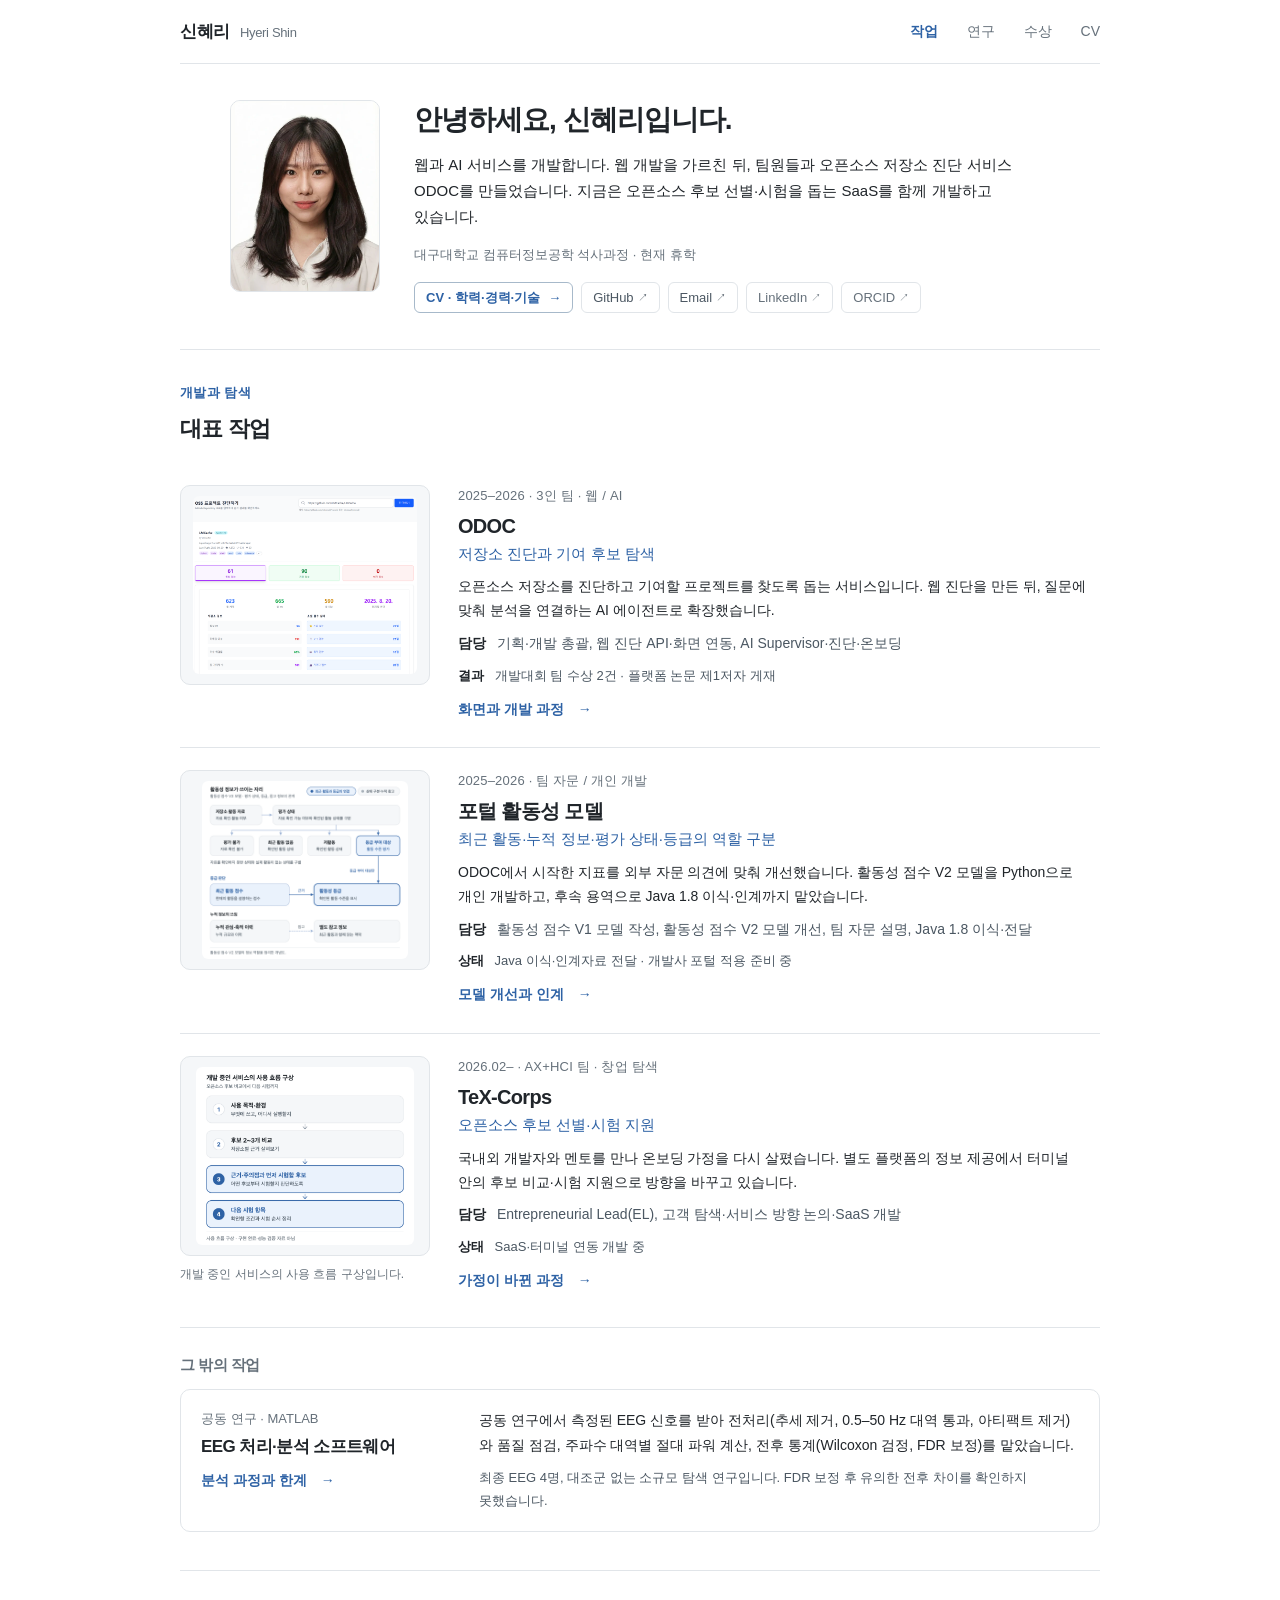
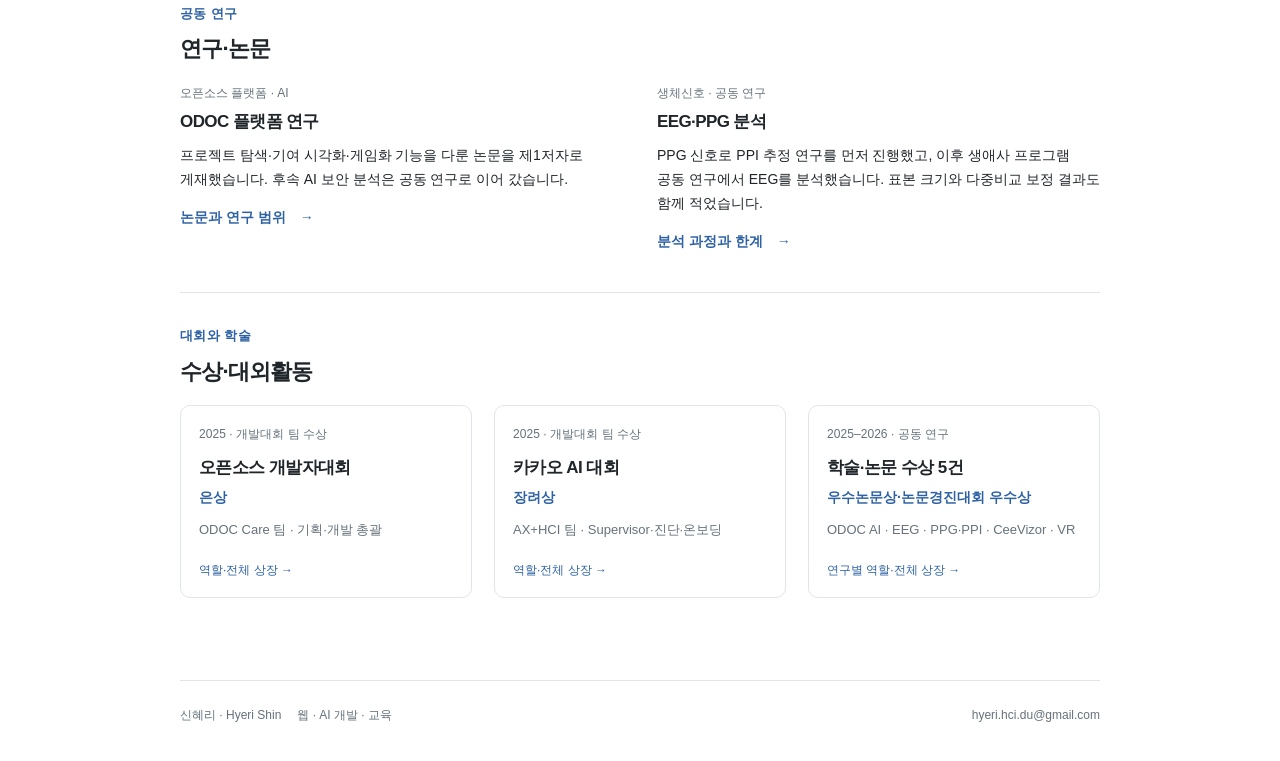
==== index.html @ fa1f800f "Publish reviewed portfolio final version" ====
<!doctype html>
<html lang="ko">
<head>
<meta charset="utf-8">
<meta name="viewport" content="width=device-width, initial-scale=1">
<meta name="description" content="ODOC의 웹 진단·상위 에이전트 개발, Java·Spring·React 기반 웹 개발 교육과 고객 탐색 기반 SaaS 개발 경험을 담은 신혜리의 포트폴리오.">
<meta name="color-scheme" content="light">
<title>신혜리 · 웹·AI 서비스를 만드는 개발자</title>
<link rel="stylesheet" href="styles.css">
</head>
<body>
<a class="skip-link" href="#main">본문으로 바로가기</a>
<header class="site-header"><div class="header-inner"><a class="brand" href="index.html">신혜리<span>Hyeri Shin</span></a><nav aria-label="주요 메뉴"><a href="index.html#work" aria-current="page">작업</a><a href="research.html">연구</a><a href="awards.html">수상</a><a href="cv.html">CV</a></nav></div></header>
<main id="main">
<section class="hero page-width">
 <img class="portrait" src="assets/profile_web.webp" width="1824" height="2336" alt="신혜리 프로필 사진">
 <div class="hero-copy"><h1>안녕하세요, 신혜리입니다.</h1><p class="intro">웹과 AI 서비스를 개발합니다. 웹 개발을 가르친 뒤, 팀원들과 오픈소스 저장소 진단 서비스 ODOC를 만들었습니다. 지금은 오픈소스 후보 선별·시험을 돕는 SaaS를 함께 개발하고 있습니다.</p><p class="current-status">대구대학교 컴퓨터정보공학 석사과정 · 현재 휴학</p><nav class="hero-actions" aria-label="이력과 연락"><a class="text-link" href="cv.html">CV · 학력·경력·기술 <span aria-hidden="true">→</span></a><a href="https://github.com/Hyeri-hci" target="_blank" rel="noopener noreferrer">GitHub<span class="external" aria-hidden="true">↗</span></a><a href="mailto:hyeri.hci.du@gmail.com" target="_blank" rel="noopener noreferrer">Email<span class="external" aria-hidden="true">↗</span></a><a class="secondary-link" href="https://www.linkedin.com/in/hyerishin1101/" target="_blank" rel="noopener noreferrer">LinkedIn<span class="external" aria-hidden="true">↗</span></a><a class="secondary-link" href="https://orcid.org/0009-0001-1684-4633" target="_blank" rel="noopener noreferrer">ORCID<span class="external" aria-hidden="true">↗</span></a></nav></div>
</section>
<section class="page-width section-block" id="work" aria-labelledby="work-heading">
 <div class="section-heading"><p class="eyebrow">개발과 탐색</p><h2 id="work-heading">대표 작업</h2></div>
 <article class="work-row"><a class="work-thumb" href="projects/odoc.html"><img src="assets/odoc-web-url-and-diagnosis.png" alt="ODOC 웹 버전의 저장소 URL 진단 화면" width="1640" height="1305" loading="lazy"></a><div class="work-copy"><p class="work-meta">2025–2026 · 3인 팀 · 웹 / AI</p><h3><a href="projects/odoc.html">ODOC</a></h3><p class="work-subtitle">저장소 진단과 기여 후보 탐색</p><p>오픈소스 저장소를 진단하고 기여할 프로젝트를 찾도록 돕는 서비스입니다. 웹 진단을 만든 뒤, 질문에 맞춰 분석을 연결하는 AI 에이전트로 확장했습니다.</p><p class="role-line"><strong>담당</strong> 기획·개발 총괄, 웹 진단 API·화면 연동, AI Supervisor·진단·온보딩</p><p class="result-line"><strong>결과</strong> 개발대회 팀 수상 2건 · 플랫폼 논문 제1저자 게재</p><a class="text-link" href="projects/odoc.html">화면과 개발 과정 <span aria-hidden="true">→</span></a></div></article>
 <article class="work-row"><a class="work-thumb workflow-thumb" href="projects/activity-model.html"><img src="assets/model_information_v2.png" alt="활동성 점수 V2 모델에서 최근 활동과 누적 정보, 평가 상태와 등급을 분리한 구조" width="1800" height="1560" loading="lazy"></a><div class="work-copy"><p class="work-meta">2025–2026 · 팀 자문 / 개인 개발</p><h3><a href="projects/activity-model.html">포털 활동성 모델</a></h3><p class="work-subtitle">최근 활동·누적 정보·평가 상태·등급의 역할 구분</p><p>ODOC에서 시작한 지표를 외부 자문 의견에 맞춰 개선했습니다. 활동성 점수 V2 모델을 Python으로 개인 개발하고, 후속 용역으로 Java 1.8 이식·인계까지 맡았습니다.</p><p class="role-line"><strong>담당</strong> 활동성 점수 V1 모델 작성, 활동성 점수 V2 모델 개선, 팀 자문 설명, Java 1.8 이식·전달</p><p class="status-line"><strong>상태</strong> Java 이식·인계자료 전달 · 개발사 포털 적용 준비 중</p><a class="text-link" href="projects/activity-model.html">모델 개선과 인계 <span aria-hidden="true">→</span></a></div></article>
 <article class="work-row"><div><a class="work-thumb workflow-thumb" href="projects/tex-corps.html"><img src="assets/tex_workflow_v3.png" alt="목적과 환경 입력부터 후보 비교, 근거와 우선 후보, 다음 시험 항목으로 이어지는 사용 흐름 구상" width="1500" height="1224" loading="lazy"></a><p class="thumb-note">개발 중인 서비스의 사용 흐름 구상입니다.</p></div><div class="work-copy"><p class="work-meta">2026.02– · AX+HCI 팀 · 창업 탐색</p><h3><a href="projects/tex-corps.html">TeX-Corps</a></h3><p class="work-subtitle">오픈소스 후보 선별·시험 지원</p><p>국내외 개발자와 멘토를 만나 온보딩 가정을 다시 살폈습니다. 별도 플랫폼의 정보 제공에서 터미널 안의 후보 비교·시험 지원으로 방향을 바꾸고 있습니다.</p><p class="role-line"><strong>담당</strong> Entrepreneurial Lead(EL), 고객 탐색·서비스 방향 논의·SaaS 개발</p><p class="status-line"><strong>상태</strong> SaaS·터미널 연동 개발 중</p><a class="text-link" href="projects/tex-corps.html">가정이 바뀐 과정 <span aria-hidden="true">→</span></a></div></article>
 <div class="other-work"><h3 class="other-work-title">그 밖의 작업</h3><article class="other-work-item"><div><p class="work-meta">공동 연구 · MATLAB</p><h4><a href="research.html#biosignals">EEG 처리·분석 소프트웨어</a></h4><a class="text-link" href="research.html#biosignals">분석 과정과 한계 <span aria-hidden="true">→</span></a></div><div><p>공동 연구에서 측정된 EEG 신호를 받아 전처리(추세 제거, 0.5–50 Hz 대역 통과, 아티팩트 제거)와 품질 점검, 주파수 대역별 절대 파워 계산, 전후 통계(Wilcoxon 검정, FDR 보정)를 맡았습니다.</p><p class="status-line">최종 EEG 4명, 대조군 없는 소규모 탐색 연구입니다. FDR 보정 후 유의한 전후 차이를 확인하지 못했습니다.</p></div></article></div>
</section>
<section class="page-width section-block" aria-labelledby="research-heading"><div class="section-heading"><p class="eyebrow">공동 연구</p><h2 id="research-heading">연구·논문</h2></div><div class="two-column"><article class="summary-block"><p class="small-meta">오픈소스 플랫폼 · AI</p><h3><a href="research.html#odoc">ODOC 플랫폼 연구</a></h3><p>프로젝트 탐색·기여 시각화·게임화 기능을 다룬 논문을 제1저자로 게재했습니다. 후속 AI 보안 분석은 공동 연구로 이어 갔습니다.</p><a class="text-link" href="research.html#odoc">논문과 연구 범위 <span aria-hidden="true">→</span></a></article><article class="summary-block"><p class="small-meta">생체신호 · 공동 연구</p><h3><a href="research.html#biosignals">EEG·PPG 분석</a></h3><p>PPG 신호로 PPI 추정 연구를 먼저 진행했고, 이후 생애사 프로그램 공동 연구에서 EEG를 분석했습니다. 표본 크기와 다중비교 보정 결과도 함께 적었습니다.</p><a class="text-link" href="research.html#biosignals">분석 과정과 한계 <span aria-hidden="true">→</span></a></article></div></section>
<section class="page-width section-block" aria-labelledby="awards-heading"><div class="section-heading"><p class="eyebrow">대회와 학술</p><h2 id="awards-heading">수상·대외활동</h2></div><div class="award-entry-grid"><a class="award-entry" href="awards.html#oss"><span class="record-date">2025 · 개발대회 팀 수상</span><h3>오픈소스 개발자대회</h3><p class="award-name">은상</p><p>ODOC Care 팀 · 기획·개발 총괄</p><span class="entry-link">역할·전체 상장 →</span></a><a class="award-entry" href="awards.html#kakao"><span class="record-date">2025 · 개발대회 팀 수상</span><h3>카카오 AI 대회</h3><p class="award-name">장려상</p><p>AX+HCI 팀 · Supervisor·진단·온보딩</p><span class="entry-link">역할·전체 상장 →</span></a><a class="award-entry" href="awards.html#academic"><span class="record-date">2025–2026 · 공동 연구</span><h3>학술·논문 수상 5건</h3><p class="award-name">우수논문상·논문경진대회 우수상</p><p>ODOC AI · EEG · PPG·PPI · CeeVizor · VR</p><span class="entry-link">연구별 역할·전체 상장 →</span></a></div></section></main>
<footer class="site-footer"><div><a href="index.html">신혜리 · Hyeri Shin</a><span>웹 · AI 개발 · 교육</span></div><a href="mailto:hyeri.hci.du@gmail.com">hyeri.hci.du@gmail.com</a></footer>
</body>
</html>
---- styles.css ----
:root{--ink:#20252a;--muted:#66717b;--accent:#315b84;--line:#e1e5e9;--soft:#f5f7f9;--width:1060px;--reading:840px}
*{box-sizing:border-box}
html{scroll-padding-top:32px}
body{margin:0;background:#fff;color:var(--ink);font:16px/1.78 -apple-system,BlinkMacSystemFont,"Apple SD Gothic Neo","Noto Sans KR","Malgun Gothic",sans-serif;word-break:keep-all;overflow-wrap:break-word;-webkit-font-smoothing:antialiased}
a{color:var(--accent);text-decoration:none;text-underline-offset:4px}
a:hover{text-decoration:underline}
a:focus-visible,summary:focus-visible{outline:2px solid var(--accent);outline-offset:5px;border-radius:2px}
img{max-width:100%;height:auto;display:block}
button,input{font:inherit}
h1,h2,h3,h4,p,figure,ul,ol,dl{margin-top:0}
h1,h2,h3,h4{color:var(--ink);line-height:1.4;letter-spacing:-.035em;font-weight:650}
h1{font-size:36px;margin-bottom:20px}
h2{font-size:27px;margin-bottom:19px}
h3{font-size:21px;margin-bottom:12px}
h4{font-size:17px;margin-bottom:8px}
p{margin-bottom:17px}
strong{font-weight:650}
code{font-size:.9em;background:var(--soft);padding:2px 5px;border-radius:3px}
ul,ol{padding-left:23px}
li+li{margin-top:7px}
.external{font-size:.8em;margin-left:4px;white-space:nowrap}
.page-width,.header-inner,.site-footer{width:min(var(--width),calc(100% - 64px));margin-inline:auto}
.skip-link{position:fixed;left:16px;top:-90px;z-index:99;background:#fff;padding:10px 16px;border:1px solid var(--accent)}
.skip-link:focus{top:12px}
.site-header{margin-bottom:52px}
.header-inner{display:flex;align-items:center;justify-content:space-between;gap:30px;min-height:92px;border-bottom:1px solid var(--line)}
.brand{font-size:18px;font-weight:650;color:var(--ink);letter-spacing:-.02em;white-space:nowrap}
.brand span{font-size:13px;font-weight:400;color:var(--muted);margin-left:10px}
.site-header nav{display:flex;gap:29px;align-items:center}
.site-header nav a{font-size:14px;color:var(--muted);padding:8px 0}
.site-header nav a[aria-current=page]{color:var(--accent);font-weight:650}
.hero{display:grid;grid-template-columns:185px 1fr;gap:47px;align-items:start;margin-bottom:56px;max-width:980px}
.portrait{width:185px;aspect-ratio:1399/1791;object-fit:cover;border:1px solid var(--line);border-radius:2px}
.hero-copy h1{font-size:31px;line-height:1.42;margin-bottom:16px}
.hero-copy .eyebrow{margin-bottom:8px}
.eyebrow{font-size:13px;color:var(--accent);font-weight:600;letter-spacing:.035em;margin-bottom:9px}
.intro{max-width:690px;font-size:16px;line-height:1.85;margin-bottom:13px}
.current-status{font-size:13px;color:var(--muted);margin-bottom:12px}
.contact-links{display:flex;gap:0;flex-wrap:wrap;font-size:14px;margin:13px 0 15px;color:#a0a8af}
.contact-links a{margin-inline:8px}
.contact-links a:first-child{margin-left:0}
.text-link{display:inline-flex;gap:14px;align-items:center;font-size:14px;font-weight:600}
.section-block{padding:42px 0 52px;border-top:1px solid var(--line)}
.section-heading{margin-bottom:26px}
.section-heading h2{margin-bottom:9px}
.section-heading>p:last-child:not(.eyebrow){color:var(--muted);font-size:15px;margin-bottom:0}
.work-row{display:grid;grid-template-columns:340px minmax(0,1fr);gap:38px;align-items:start;padding:29px 0 35px}
.work-row+.work-row{border-top:1px solid var(--line)}
.work-thumb{display:flex;min-height:196px;align-items:center;background:var(--soft);border:1px solid var(--line);padding:15px;overflow:hidden;border-radius:2px}
.work-thumb img{width:100%;height:auto;max-height:270px;object-fit:contain}
.workflow-thumb{padding:18px 23px}
.work-copy h3{font-size:24px;margin:3px 0 1px}
.work-copy h3 a{color:var(--ink)}
.work-copy>p{font-size:15px;margin-bottom:12px;line-height:1.75}
.work-copy .work-meta{font-size:12px;color:var(--muted);margin-bottom:5px;letter-spacing:.015em}
.work-copy .work-subtitle{font-size:16px;color:var(--accent);margin-bottom:13px}
.work-copy .role-line{font-size:13px;color:var(--ink-soft)}
.role-line strong{color:var(--ink);margin-right:7px}
.work-copy .result-line,.work-copy .status-line{font-size:12px;color:var(--muted);margin-bottom:12px}
.two-column{display:grid;grid-template-columns:1fr 1fr;gap:44px}
.summary-block h3{font-size:20px}
.summary-block h3 a{color:var(--ink)}
.small-meta,.record-meta{font-size:12px;color:var(--muted);margin-bottom:7px}
.summary-block>p:not(.small-meta){font-size:15px}
.recognition-list{list-style:none;padding:0;margin-bottom:23px}
.recognition-list li{display:grid;grid-template-columns:120px 1fr;gap:23px;padding:14px 0}
.recognition-list strong{font-size:16px}
.recognition-list p{font-size:14px;color:var(--muted);margin:4px 0 0}
.record-date{font-size:13px;color:var(--muted);font-variant-numeric:tabular-nums;letter-spacing:.005em}
.site-footer{border-top:1px solid var(--line);margin-top:60px;padding:24px 0 35px;display:flex;justify-content:space-between;gap:18px;font-size:12px;color:var(--muted)}
.site-footer>div{display:flex;gap:16px}
.site-footer a{color:var(--muted)}
.document-page{max-width:920px}
.page-heading{padding-bottom:27px}
.page-heading .lead{max-width:740px;font-size:17px;color:var(--ink-soft)}
.latin-name{font-size:23px;font-weight:400;margin-left:12px;color:var(--muted)}
.jump-links{display:flex;gap:25px;flex-wrap:wrap;border-block:1px solid var(--line);padding:14px 0;font-size:14px;margin-bottom:40px}
.cv-section{padding:23px 0 40px}
.cv-section+.cv-section{border-top:1px solid var(--line);padding-top:39px}
.cv-record{display:grid;grid-template-columns:175px 1fr;gap:27px;margin-top:26px}
.cv-record h3{font-size:18px;margin-bottom:4px}
.cv-record p{margin-bottom:5px;font-size:15px}
.cv-record .record-date{font-size:12px;padding-top:3px}
.cv-record .position{color:var(--muted);font-size:14px}
.cv-record a{font-size:13px}
.skill-list{margin-top:25px}
.skill-list>div{display:grid;grid-template-columns:175px 1fr;gap:27px;padding:12px 0;border-bottom:1px solid var(--line)}
.skill-list dt{font-weight:600;font-size:14px}
.skill-list dd{margin:0;font-size:15px}
.note{font-size:13px!important;color:var(--muted);line-height:1.8!important;margin-top:17px}
.subsection-title{font-size:18px;color:var(--accent);margin-top:28px}
.publication-list{padding-left:22px}
.publication-list>li{padding:14px 0 18px}
.publication-list p{font-size:14px;margin-bottom:8px}
.publication-list h4{font-size:16px}
.publication-list .record-meta{font-size:12px}
.resource-links{display:flex;gap:10px 22px;flex-wrap:wrap;font-size:13px;margin:17px 0}
.plain-records{list-style:none;padding:0}
.plain-records li{padding:13px 0;border-bottom:1px solid var(--line)}
.plain-records li>span{font-size:12px;color:var(--muted)}
.plain-records p{margin:3px 0 0;font-size:15px}
.back-link{display:inline-block;font-size:13px;margin-bottom:31px}
.project-heading{max-width:var(--reading);margin-inline:auto;margin-bottom:35px}
.project-heading h1{font-size:40px;margin-bottom:12px}
.project-deck{font-size:24px;line-height:1.55;font-weight:500;letter-spacing:-.03em;margin-bottom:19px}
.project-meta{font-size:13px;color:var(--muted)}
.project-cover{margin-bottom:46px}
figure{margin:28px auto 32px}
figure>a{display:block;border:1px solid var(--line);background:var(--soft);padding:12px;border-radius:2px}
figure>a:hover{border-color:#a7b9ca}
figure img{width:100%;object-fit:contain;max-height:900px}
figcaption{color:var(--muted);font-size:12px;line-height:1.75;margin-top:10px}
.project-section{max-width:var(--reading);margin-inline:auto;padding:38px 0 43px;border-top:1px solid var(--line)}
.project-section .section-heading{margin-bottom:24px}
.project-section p{font-size:16px}
.project-section h3{font-size:20px;margin-top:30px}
.project-section h3:first-child{margin-top:0}
.role-grid{display:grid;grid-template-columns:1fr 1fr 1fr;gap:27px;margin:22px 0}
.role-grid>div{border-top:2px solid #a7b9ca;padding-top:13px}
.role-grid span{font-size:13px;font-weight:650;color:var(--accent)}
.role-grid p{font-size:14px;margin-top:7px;margin-bottom:0;line-height:1.8}
.decision{margin:28px 0}
.decision h3{color:var(--accent);font-size:18px;margin-bottom:10px}
.feature-list{list-style:none;padding:0;margin:23px 0}
.feature-list li{display:grid;grid-template-columns:130px 1fr;gap:15px;border-top:1px solid var(--line);padding:13px 0;font-size:15px}
.feature-list li:last-child{border-bottom:1px solid var(--line)}
.feature-list strong{font-size:14px}
.feature-list li+li{margin-top:0}
.diagram{max-width:820px}
.diagram--compact{max-width:500px}
.diagram--medium{max-width:600px}
.diagram--technical{max-width:720px}
.diagram--dense{max-width:800px}
.diagram--compact img,.diagram--medium img,.diagram--technical img,.diagram--dense img{max-height:none}
details{margin:25px 0;border-block:1px solid var(--line)}
summary{padding:15px 4px;cursor:pointer;font-size:14px;font-weight:600;color:var(--accent)}
.detail-body{padding:7px 4px 20px}
.detail-body p{font-size:14px}
.detail-body figure{margin-block:17px}
.project-next{max-width:var(--reading);margin-inline:auto;border-top:1px solid var(--line);padding-top:25px;display:flex;justify-content:flex-end}
.project-next a{display:grid;gap:6px}
.project-next span{font-size:12px;color:var(--muted)}
.project-next strong{font-size:16px;font-weight:550}
.figure-pair{display:grid;grid-template-columns:1fr 1fr;gap:20px}
.figure-pair figure{min-width:0;margin:15px 0}
.figure-pair figure>a{height:100%;display:flex;align-items:center}
.timeline-list{list-style:none;padding:0;margin-top:25px}
.timeline-list li{display:grid;grid-template-columns:110px 1fr;gap:24px;padding:15px 0;border-top:1px solid var(--line)}
.timeline-list span{font-size:12px;color:var(--muted)}
.timeline-list p{font-size:15px;margin:0}
.research-block{padding:38px 0 45px;border-top:1px solid var(--line)}
.research-block>h2{margin-bottom:18px}
.research-block .research-intro{max-width:780px}
.research-block .project-section{border:0;padding:0;max-width:none}
.boundary{border-left:3px solid #a7b9ca;padding:3px 0 3px 18px;margin:25px 0;color:var(--ink-soft);font-size:14px}
.research-block figure{max-width:820px}
.award-record{padding:27px 0;border-top:1px solid var(--line)}
.award-record h3{font-size:19px}
.award-record p{font-size:14px}
.award-record .award-image{max-width:460px;margin-inline:auto}
.award-record .award-image img{max-height:640px;width:100%;object-fit:contain}
.award-group{padding-top:35px}
.award-summary{display:grid;grid-template-columns:110px 1fr;gap:20px}
@media(min-width:1400px){.site-header{margin-bottom:60px}.hero{margin-bottom:64px}}
@media(max-width:800px){.page-width,.header-inner,.site-footer{width:calc(100% - 40px)}.site-header{margin-bottom:43px}.header-inner{min-height:78px}.site-header nav{gap:20px}.brand span{display:none}.hero{grid-template-columns:145px 1fr;gap:29px;margin-bottom:52px}.portrait{width:145px}.hero-copy h1{font-size:26px}.intro{font-size:15px}.current-status{font-size:12px}.work-row{grid-template-columns:270px 1fr;gap:27px}.work-copy>p{font-size:14px}.work-copy h3{font-size:21px}.work-thumb{min-height:170px}.role-grid{gap:19px}.project-heading h1{font-size:35px}.project-deck{font-size:23px}.project-section h2{font-size:25px}.site-footer{flex-wrap:wrap}}
@media(max-width:620px){body{font-size:15px;line-height:1.8}.page-width,.header-inner,.site-footer{width:calc(100% - 36px)}.header-inner{min-height:72px;gap:15px}.site-header nav{gap:17px}.site-header nav a{font-size:13px}.brand{font-size:17px}.site-header{margin-bottom:34px}.hero{grid-template-columns:104px 1fr;column-gap:22px;row-gap:20px;align-items:start}.portrait{width:104px}.hero-copy h1{font-size:23px;line-height:1.45;margin-bottom:14px}.hero-copy .eyebrow{font-size:12px}.hero .intro,.hero .current-status,.hero .contact-links,.hero .text-link{grid-column:1/-1}.hero-copy{display:contents}.hero-copy>.eyebrow{grid-column:2;grid-row:1;align-self:start}.hero-copy>h1{grid-column:2;grid-row:1;margin-top:29px}.hero-copy .intro{margin-bottom:-6px}.current-status{margin-bottom:-7px}.contact-links{margin:3px 0 0;font-size:13px}.hero .text-link{justify-self:start;margin-top:-6px}.desktop-break{display:none}.section-block{padding:31px 0 37px}.section-heading{margin-bottom:18px}h2{font-size:24px}.work-row{display:block;padding:23px 0 30px}.work-thumb{padding:14px;min-height:170px;max-height:270px;margin-bottom:20px}.work-thumb img{max-height:225px}.workflow-thumb{padding:18px 33px}.work-copy h3{font-size:23px}.work-copy>p{font-size:15px}.work-copy .work-meta{font-size:12px}.two-column{grid-template-columns:1fr;gap:28px}.recognition-list li{grid-template-columns:82px 1fr;gap:13px;padding:12px 0}.recognition-list strong{font-size:14px}.recognition-list p{font-size:13px}.record-date{font-size:12px}.site-footer{margin-top:35px;padding-block:22px;font-size:12px}.site-footer>div{gap:11px}.page-heading h1{font-size:30px}.latin-name{font-size:19px;margin-left:8px}.page-heading .lead{font-size:16px}.jump-links{gap:23px;font-size:13px;margin-bottom:25px}.cv-section{padding-block:20px 30px}.cv-section+.cv-section{padding-top:29px}.cv-record{grid-template-columns:1fr;gap:1px;margin-top:24px}.cv-record .record-date{margin-bottom:3px}.cv-record h3{font-size:17px}.skill-list>div{grid-template-columns:100px 1fr;gap:13px}.skill-list dd{font-size:14px}.skill-list dt{font-size:13px}.publication-list{padding-left:18px}.publication-list h4{font-size:16px}.project-heading{margin-bottom:25px}.project-heading h1{font-size:34px}.project-deck{font-size:21px}.project-meta{font-size:12px}.back-link{margin-bottom:23px}.resource-links{font-size:12px;gap:9px 18px}.project-cover{margin-bottom:31px}figure>a{padding:6px}figure{margin-block:23px}figcaption{font-size:12px}.project-section{padding:29px 0 32px}.project-section h2{font-size:24px}.project-section p{font-size:15px}.project-section h3{font-size:19px}.role-grid{grid-template-columns:1fr;gap:15px}.role-grid>div{display:grid;grid-template-columns:80px 1fr;gap:12px;border-top:1px solid var(--line);padding-top:12px}.role-grid p{margin-top:0}.feature-list li{grid-template-columns:1fr;gap:3px;padding:12px 0;font-size:14px}.decision h3{font-size:18px}.note{font-size:12px!important}.figure-pair{grid-template-columns:1fr;gap:0}.timeline-list li{grid-template-columns:80px 1fr;gap:15px}.timeline-list p{font-size:14px}.project-next strong{font-size:14px}.research-block{padding-block:29px}.award-summary{grid-template-columns:85px 1fr;gap:12px}.award-record h3{font-size:18px}.award-record .award-image{max-width:100%}}
@media(prefers-reduced-motion:reduce){*{scroll-behavior:auto!important}}
@media print{.site-header,.jump-links,.back-link,.project-next{display:none}.site-footer{margin-top:30px}.page-width{width:100%}a{color:#20252a}.project-section{break-inside:auto}details:not([open])>.detail-body{display:block}.hero{display:flex}.work-row{break-inside:avoid}}

.thumb-note{font-size:12px;color:var(--muted);line-height:1.6;margin:9px 0 0}.project-cover img{max-height:540px;object-fit:contain}

/* v2: roles, reading routes, and grouped recognition */
.work-copy .work-meta{font-size:13px}
.work-copy .role-line{font-size:14px;color:var(--ink-soft)}
.work-copy .result-line,.work-copy .status-line{font-size:13px;color:var(--ink-soft)}
.result-line strong,.status-line strong{color:var(--ink);font-weight:600;margin-right:7px}
.project-jump{max-width:var(--reading);margin:0 auto 30px;gap:28px;padding-block:12px}
.award-entry-grid{display:grid;grid-template-columns:repeat(3,minmax(0,1fr));gap:22px}
.award-entry{color:var(--ink);display:flex;flex-direction:column;border:1px solid var(--line);padding:23px 21px 20px;border-radius:2px}
.award-entry:hover{border-color:#a7b9ca;text-decoration:none;background:var(--soft)}
.award-entry h3{font-size:18px;margin:11px 0 5px}
.award-entry p{font-size:13px;color:var(--muted);margin-bottom:13px}
.award-entry .award-name{font-size:14px;color:var(--accent);font-weight:600;margin-bottom:10px}
.award-entry .record-date{font-size:12px}
.entry-link{font-size:12px;color:var(--accent);margin-top:auto;padding-top:6px}
.cv-appointment{margin-top:13px}
.cv-appointment+.cv-appointment{margin-top:22px;padding-top:17px;border-top:1px solid var(--line)}
.cv-record .appointment-period{font-size:12px;color:var(--muted);font-variant-numeric:tabular-nums;margin-bottom:4px}
.research-demo-pair{align-items:start}
.research-demo-pair figure>a{height:auto;min-height:200px}
@media(max-width:800px){.award-entry-grid{gap:15px}.award-entry{padding:18px 16px}.award-entry h3{font-size:16px}}
@media(max-width:620px){.work-copy .work-meta{font-size:13px}.award-entry-grid{grid-template-columns:1fr;gap:13px}.award-entry{padding:18px 20px}.award-entry h3{font-size:18px}.project-jump{gap:17px;font-size:13px}.research-demo-pair figure>a{min-height:0}.cv-record .appointment-period{font-size:12px}.cv-appointment{margin-top:10px}}

.skill-list dt{display:flex;align-items:center;gap:10px}.skill-list dt img{width:22px;height:22px;flex:0 0 22px}.icon-credit{font-size:12px;color:var(--muted);margin-top:8px}.icon-credit a{color:var(--muted)}
@media(max-width:620px){.skill-list>div{grid-template-columns:120px 1fr}.skill-list dt{gap:8px}}

/* v3: group primary actions and align dates within one institution. */
.hero{margin-bottom:48px}
.hero-actions{display:flex;align-items:center;flex-wrap:wrap;gap:9px 20px;margin-top:16px;font-size:14px}
.hero-actions .secondary-link{font-size:13px;color:var(--muted)}
.cv-institution{margin-top:26px}
.cv-institution>h3{margin-left:202px;font-size:18px;margin-bottom:13px}
.cv-role-row{display:grid;grid-template-columns:175px 1fr;gap:27px;padding:10px 0}
.cv-role-row p{font-size:15px;margin-bottom:5px}
.cv-role-row .record-date{font-size:12px;padding-top:3px;font-variant-numeric:tabular-nums}
.cv-role-row .position{font-size:14px;font-weight:600;color:var(--ink-soft)}
@media(max-width:620px){.hero .hero-actions{grid-column:1/-1;justify-self:start;margin-top:0;font-size:13px}.hero-actions{gap:10px 18px}.hero-actions .text-link{margin-top:0}.hero-actions .secondary-link{font-size:12px}.cv-institution>h3{margin-left:0;font-size:17px}.cv-role-row{grid-template-columns:1fr;gap:0;padding-block:8px}.cv-role-row .record-date{margin-bottom:4px}}

/* Compact only the two project summaries; retain role text sizes. */
.project-summary{padding-top:22px;padding-bottom:26px}.project-summary .section-heading{margin-bottom:12px}.project-summary .section-heading h2{font-size:23px}.project-summary .role-grid{margin-top:16px;margin-bottom:12px}.project-summary .note{margin-top:12px}

/* Per-technology badges use local original logos and readable names. */
.tech-badges{display:flex;flex-wrap:wrap;gap:6px;align-items:center}
.tech-badge{display:inline-flex;align-items:center;justify-content:center;gap:6px;min-height:30px;padding:4px 8px;border:1px solid #dce4ec;border-radius:4px;background:#f3f6f9;color:var(--ink);font-size:12.5px;font-weight:600;line-height:1.4;white-space:nowrap}
.tech-badge img{display:block;width:18px;height:18px;object-fit:contain;flex:0 0 18px}
.tech-badge--name-only{padding-inline:10px}
.tech-badge--wordmark{background:#fff;padding-inline:9px}
.tech-badge--wordmark img{width:80.325px;height:17px;flex:0 0 auto}
.skill-list>div{align-items:start}
.skill-list dt{padding-top:5px}
@media(max-width:620px){.skill-list>div{grid-template-columns:1fr;gap:11px;padding-block:16px}.skill-list dt{padding-top:0;font-size:14px}}

/* v6: 사용 기술·검증·교육 과정·그 밖의 작업 표시와 모서리 손질. 배지 30px과 도식 표시폭은 v5 그대로. */
:root{--radius:10px;--radius-sm:6px}
.tech-note{margin:22px 0;padding:14px 18px;background:var(--soft);border:1px solid var(--line);border-radius:var(--radius)}
.tech-note p{font-size:14px!important;margin-bottom:6px;line-height:1.75}
.tech-note p:last-child{margin-bottom:0}
.verify-line{font-size:14px!important;color:var(--ink-soft)}
.experiment{margin:22px 0}
.experiment>p{font-size:14px}
.course-list{list-style:none;padding:0;margin:12px 0 4px}
.course-list li{display:grid;grid-template-columns:112px 1fr;gap:14px;padding:10px 0;border-top:1px solid var(--line)}
.course-list li+li{margin-top:0}
.course-list span{font-size:12px;color:var(--muted);font-variant-numeric:tabular-nums;padding-top:2px}
.course-list p{font-size:14px;margin:0;line-height:1.7}
.other-work{margin-top:8px;padding-top:26px;border-top:1px solid var(--line)}
.other-work-title{font-size:17px;color:var(--muted);margin-bottom:14px}
.other-work-item{border:1px solid var(--line);border-radius:var(--radius);padding:20px 22px;max-width:720px}
.other-work-item h4{font-size:18px;margin:2px 0 8px}
.other-work-item h4 a{color:var(--ink)}
.other-work-item p{font-size:14px;margin-bottom:10px;line-height:1.75}
.other-work-item .work-meta{font-size:13px;color:var(--muted);margin-bottom:4px}
.other-work-item .status-line{font-size:13px;color:var(--ink-soft)}
.work-thumb,figure>a,.award-entry,.portrait{border-radius:var(--radius)}
figure img,.work-thumb img{border-radius:var(--radius-sm)}
.tech-badge{border-radius:var(--radius-sm)}
.skip-link{border-radius:var(--radius-sm)}
@media(max-width:620px){.course-list li{grid-template-columns:1fr;gap:2px}.other-work-item{padding:16px 18px}}

/* v7: 기술 표기 통일(이름 배지), 실험 표, 링크 크기, 구분선, 회색 정리. 배지 높이 30px과 도식 표시폭은 그대로. */
:root{--ink-soft:#4b5762}
.nowrap{white-space:nowrap}
.sr-only{position:absolute;width:1px;height:1px;overflow:hidden;clip:rect(0 0 0 0);white-space:nowrap}
.tech-badge{padding:4px 10px;border:1px solid var(--line);background:var(--soft);color:var(--ink)}
.tb-js{background:#fbf3cf;border-color:#ecd97a;color:#6a5200}
.tb-react{background:#e0f5fa;border-color:#a8dbe8;color:#0b5f73}
.tb-vite{background:#f0e9fd;border-color:#cdbaf2;color:#5b30a6}
.tb-tailwind{background:#e4f0fc;border-color:#b0cff0;color:#1a5a96}
.tb-java{background:#fbeedd;border-color:#eccb9c;color:#86490f}
.tb-spring{background:#e8f5e0;border-color:#b8dca4;color:#2f6a1b}
.tb-fastapi{background:#ddf4ee;border-color:#a2d9c9;color:#0b6a55}
.tb-python{background:#e8edf9;border-color:#b9c7ea;color:#2d4d8e}
.tb-langgraph{background:#e0efed;border-color:#a9cfc9;color:#1c5a53}
.tb-git{background:#fde8e2;border-color:#f0bcae;color:#a2331b}
.tb-github{background:#eef0f2;border-color:#cfd5db;color:#24292f}
.tb-mysql{background:#e1eff5;border-color:#a9cfdf;color:#0d5a7a}
.tb-d3{background:#fdebdc;border-color:#f0c49c;color:#9a4a12}
.tb-kanana{background:#fbf2c4;border-color:#e8d36a;color:#5f4a00}
.tech-note{background:#fff}
.tech-note .tech-note-title{display:flex;flex-wrap:wrap;gap:4px 10px;align-items:baseline;margin-bottom:8px}
.tech-note-title span{font-size:12px;color:var(--muted)}
.tech-rows{margin:0 0 10px}
.tech-rows>div{display:grid;grid-template-columns:92px 1fr;gap:12px;padding:4px 0;align-items:start}
.tech-rows dt{font-size:13px;color:var(--muted);padding-top:5px}
.tech-rows dd{margin:0}
.project-section>.section-heading+.tech-note{margin-top:0}
.experiment-grid{display:grid;grid-template-columns:1fr 1fr;gap:30px;margin:18px 0 8px}
.experiment-item>p{font-size:14px;margin-bottom:6px}
.mini-table{width:100%;border-collapse:collapse;font-size:14px;font-variant-numeric:tabular-nums;margin-top:10px}
.mini-table th,.mini-table td{padding:8px 0 8px 14px;border-bottom:1px solid var(--line);text-align:right;white-space:nowrap}
.mini-table thead th{font-size:12px;font-weight:600;color:var(--muted);border-bottom-color:#a7b9ca}
.mini-table tbody th{font-size:13px;font-weight:600}
.mini-table th:first-child{text-align:left;padding-left:0}
main li>a,.detail-body>a{font-size:13px}
.cv-section>p>a{font-size:14px;font-weight:600}
details:last-child{border-bottom:0}
details.award-record{margin:0;border-bottom:0}
.other-work-item{max-width:none;display:grid;grid-template-columns:340px minmax(0,1fr);gap:38px;align-items:start;padding:22px 24px}
.other-work-item p:last-child{margin-bottom:0}
.project-cover{max-width:var(--reading)}
.project-cover img{max-height:600px}
@media(min-width:621px){.work-thumb{height:280px;justify-content:center}.work-thumb img{width:auto;max-width:100%;max-height:100%;margin:auto}}
@media(max-width:800px){.other-work-item{grid-template-columns:270px 1fr;gap:27px}.experiment-grid{grid-template-columns:1fr;gap:22px}}
@media(max-width:620px){.hero-copy>h1{margin-top:0}.other-work-item{display:block}.other-work-item>div+div{margin-top:12px}.tech-rows>div{grid-template-columns:1fr;gap:5px;padding:6px 0}.tech-rows dt{padding-top:0}}

/* v7 밀도: 본문 폭·글자 크기를 줄이고, 역할·링크·수상을 카드와 칩으로 묶는다. 글자 크기는 12·13·14·15·17·18·20·22·28·30px만 쓴다. */
:root{--accent:#2e62a5}
.eyebrow{font-size:13px}
.role-grid{gap:14px}
.role-grid>div{border:1px solid var(--line);background:var(--soft);border-radius:var(--radius);padding:14px 16px}
.role-grid span{font-size:13px}
.role-grid p{font-size:14px;line-height:1.7;margin-top:6px}
.resource-links{gap:8px}
.resource-links a,.hero-actions a{display:inline-flex;align-items:center;padding:5px 11px;border:1px solid var(--line);border-radius:var(--radius-sm);background:#fff;color:var(--ink-soft);font-size:13px;font-weight:500;line-height:1.5}
.resource-links a:hover,.hero-actions a:hover{border-color:var(--accent);color:var(--accent);text-decoration:none}
.hero-actions{gap:8px}
.hero-actions .text-link{gap:8px;color:var(--accent);border-color:#a7b9ca;font-weight:600}
.hero-actions .secondary-link{font-size:13px;color:var(--muted)}
.contact-links{font-size:0;gap:8px;margin:12px 0 14px}
.contact-links a,.contact-links a:first-child{margin:0;padding:5px 11px;border:1px solid var(--line);border-radius:var(--radius-sm);background:#fff;color:var(--ink-soft);font-size:13px;font-weight:500;line-height:1.5}
.contact-links a:hover{border-color:var(--accent);color:var(--accent);text-decoration:none}
.award-chips{display:flex;flex-wrap:wrap;gap:8px;margin:12px 0 14px}
.award-chip{display:inline-flex;padding:5px 11px;border:1px solid #ecd28a;border-radius:var(--radius-sm);background:#fdf3d7;color:#7a5300;font-size:13px;font-weight:600;line-height:1.5}
.award-chip:hover{border-color:#c9a23a;text-decoration:none}
.boundary{background:var(--soft);border-left:3px solid #9db4d6;border-radius:0 var(--radius-sm) var(--radius-sm) 0;padding:11px 16px;font-size:14px;color:var(--ink-soft)}
.tech-note{padding:12px 16px}
.tech-badge{font-size:13px}
.experiment-item{border:1px solid var(--line);border-radius:var(--radius);padding:14px 16px 6px}
.mini-table tbody tr:last-child th,.mini-table tbody tr:last-child td{border-bottom:0}
@media(min-width:621px){
:root{--width:920px;--reading:720px}
body{font-size:15px;line-height:1.72}
p{margin-bottom:13px}
h1{font-size:30px;margin-bottom:14px}
h2{font-size:22px;margin-bottom:14px}
h3{font-size:17px;margin-bottom:9px}
h4{font-size:15px}
.site-header{margin-bottom:36px}
.header-inner{min-height:64px}
.brand{font-size:17px}
.hero{grid-template-columns:150px 1fr;gap:34px;margin-bottom:36px;max-width:820px}
.portrait{width:150px}
.hero-copy h1{font-size:28px;margin-bottom:12px}
.intro{font-size:15px;line-height:1.75}
.section-block{padding:32px 0 38px}
.section-heading{margin-bottom:18px}
.work-row{grid-template-columns:250px minmax(0,1fr);gap:28px;padding:22px 0 26px}
.work-thumb{height:200px;min-height:0;padding:10px}
.workflow-thumb{padding:10px 14px}
.work-copy h3{font-size:20px}
.work-copy>p{font-size:14px;margin-bottom:9px;line-height:1.7}
.work-copy .work-subtitle{font-size:15px;margin-bottom:9px}
.work-copy .role-line{font-size:14px}
.work-copy .result-line,.work-copy .status-line{font-size:13px;margin-bottom:9px}
.other-work-item{grid-template-columns:250px minmax(0,1fr);gap:28px;padding:18px 20px}
.other-work-title{font-size:15px}
.other-work-item h4{font-size:17px}
.two-column{gap:34px}
.summary-block h3{font-size:17px}
.summary-block>p:not(.small-meta){font-size:14px}
.award-entry{padding:18px 18px 16px}
.award-entry h3{font-size:17px}
.document-page{max-width:780px}
.page-heading{padding-bottom:20px}
.page-heading .lead{font-size:15px}
.latin-name{font-size:20px}
.jump-links{padding:11px 0;margin-bottom:28px;gap:22px}
.cv-section{padding:16px 0 28px}
.cv-section+.cv-section{padding-top:28px}
.cv-record,.cv-role-row{grid-template-columns:150px 1fr;gap:22px}
.cv-record{margin-top:20px}
.cv-record h3,.cv-institution>h3{font-size:17px}
.cv-institution>h3{margin-left:172px}
.cv-record p,.cv-role-row p{font-size:14px}
.skill-list>div{grid-template-columns:150px 1fr;gap:22px;padding:10px 0}
.subsection-title{font-size:17px;margin-top:22px}
.publication-list h4{font-size:15px}
.publication-list>li{padding:10px 0 12px}
.plain-records p{font-size:14px}
.project-heading{margin-bottom:26px}
.project-heading h1{font-size:30px;margin-bottom:8px}
.project-deck{font-size:18px;line-height:1.55;margin-bottom:12px}
.project-jump{margin-bottom:22px}
.project-cover{margin-bottom:34px}
.project-section{padding:28px 0 32px}
.project-section .section-heading{margin-bottom:16px}
.project-section p{font-size:15px}
.project-section h2{font-size:22px}
.project-section h3{font-size:17px;margin-top:24px}
.project-summary .section-heading h2{font-size:20px}
.decision{margin:22px 0}
.decision h3{font-size:15px}
.feature-list{margin:16px 0}
.feature-list li{grid-template-columns:118px 1fr;padding:10px 0;font-size:14px}
.feature-list strong{font-size:13px}
figure{margin:22px auto 26px}
details{margin:20px 0}
summary{padding:12px 4px}
.timeline-list li{padding:11px 0}
.timeline-list p{font-size:14px}
.research-block{padding:30px 0 36px}
.research-block>h2{margin-bottom:14px}
.award-record{padding:20px 0}
.award-record h3{font-size:17px}
.project-next strong{font-size:15px}
.site-footer{margin-top:44px}
}

/* v9: 사용 기술 상자에 설명 줄이 없을 때 아래 여백을 없앤다. */
.tech-note .tech-rows:last-child{margin-bottom:0}
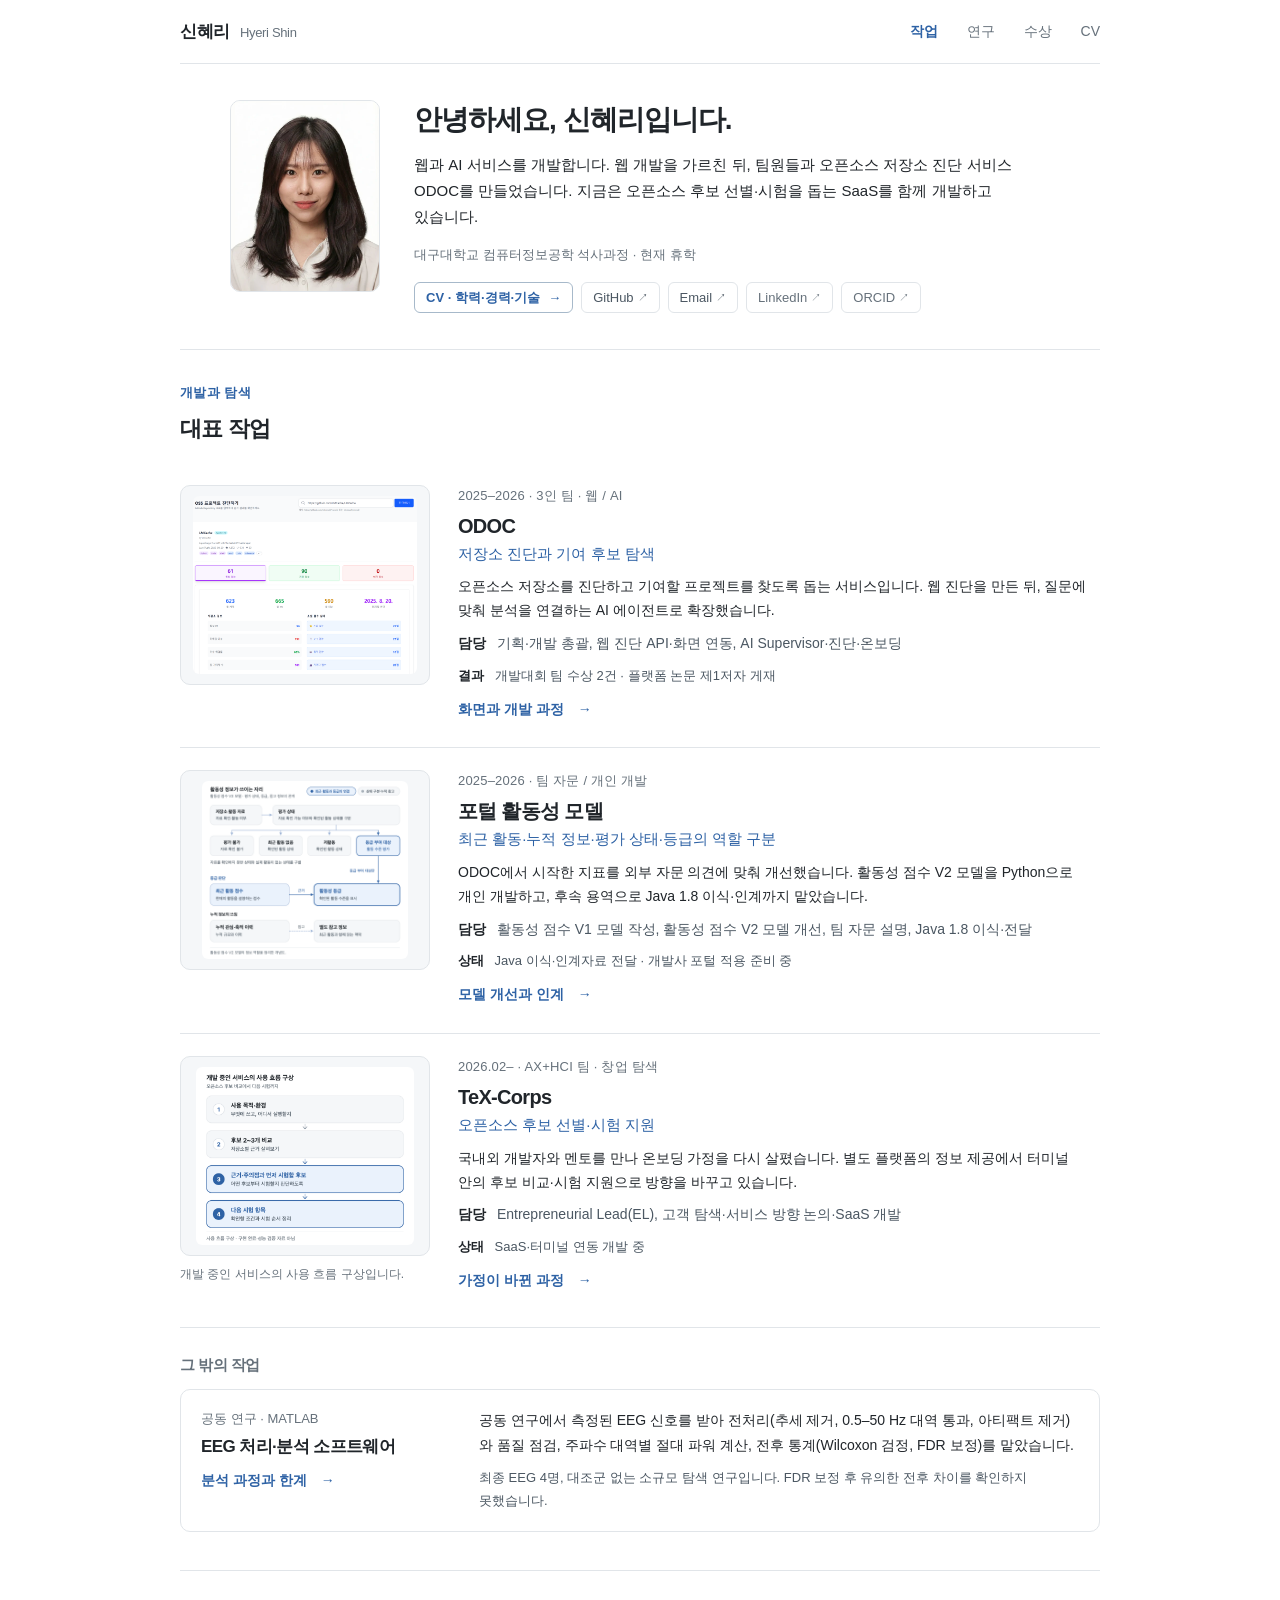
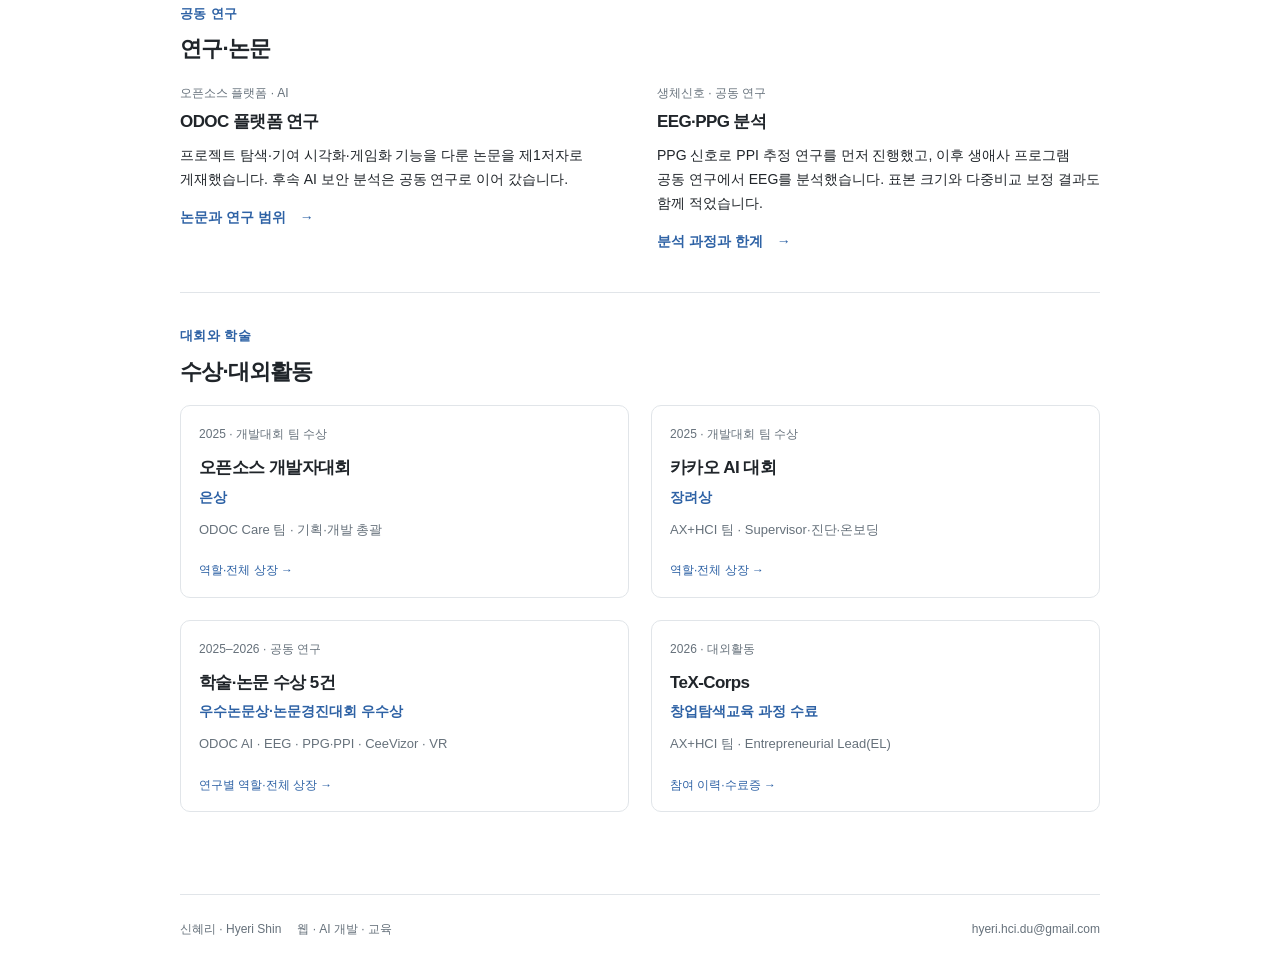
==== commit 7552ea55: "Add TeX-Corps activity card and remove certificate caption" ====
--- a/index.html
+++ b/index.html
@@ -6,7 +6,7 @@
 <meta name="description" content="ODOC의 웹 진단·상위 에이전트 개발, Java·Spring·React 기반 웹 개발 교육과 고객 탐색 기반 SaaS 개발 경험을 담은 신혜리의 포트폴리오.">
 <meta name="color-scheme" content="light">
 <title>신혜리 · 웹·AI 서비스를 만드는 개발자</title>
-<link rel="stylesheet" href="styles.css">
+<link rel="stylesheet" href="styles.css?v=71b900d40071">
 </head>
 <body>
 <a class="skip-link" href="#main">본문으로 바로가기</a>
@@ -24,7 +24,7 @@
  <div class="other-work"><h3 class="other-work-title">그 밖의 작업</h3><article class="other-work-item"><div><p class="work-meta">공동 연구 · MATLAB</p><h4><a href="research.html#biosignals">EEG 처리·분석 소프트웨어</a></h4><a class="text-link" href="research.html#biosignals">분석 과정과 한계 <span aria-hidden="true">→</span></a></div><div><p>공동 연구에서 측정된 EEG 신호를 받아 전처리(추세 제거, 0.5–50 Hz 대역 통과, 아티팩트 제거)와 품질 점검, 주파수 대역별 절대 파워 계산, 전후 통계(Wilcoxon 검정, FDR 보정)를 맡았습니다.</p><p class="status-line">최종 EEG 4명, 대조군 없는 소규모 탐색 연구입니다. FDR 보정 후 유의한 전후 차이를 확인하지 못했습니다.</p></div></article></div>
 </section>
 <section class="page-width section-block" aria-labelledby="research-heading"><div class="section-heading"><p class="eyebrow">공동 연구</p><h2 id="research-heading">연구·논문</h2></div><div class="two-column"><article class="summary-block"><p class="small-meta">오픈소스 플랫폼 · AI</p><h3><a href="research.html#odoc">ODOC 플랫폼 연구</a></h3><p>프로젝트 탐색·기여 시각화·게임화 기능을 다룬 논문을 제1저자로 게재했습니다. 후속 AI 보안 분석은 공동 연구로 이어 갔습니다.</p><a class="text-link" href="research.html#odoc">논문과 연구 범위 <span aria-hidden="true">→</span></a></article><article class="summary-block"><p class="small-meta">생체신호 · 공동 연구</p><h3><a href="research.html#biosignals">EEG·PPG 분석</a></h3><p>PPG 신호로 PPI 추정 연구를 먼저 진행했고, 이후 생애사 프로그램 공동 연구에서 EEG를 분석했습니다. 표본 크기와 다중비교 보정 결과도 함께 적었습니다.</p><a class="text-link" href="research.html#biosignals">분석 과정과 한계 <span aria-hidden="true">→</span></a></article></div></section>
-<section class="page-width section-block" aria-labelledby="awards-heading"><div class="section-heading"><p class="eyebrow">대회와 학술</p><h2 id="awards-heading">수상·대외활동</h2></div><div class="award-entry-grid"><a class="award-entry" href="awards.html#oss"><span class="record-date">2025 · 개발대회 팀 수상</span><h3>오픈소스 개발자대회</h3><p class="award-name">은상</p><p>ODOC Care 팀 · 기획·개발 총괄</p><span class="entry-link">역할·전체 상장 →</span></a><a class="award-entry" href="awards.html#kakao"><span class="record-date">2025 · 개발대회 팀 수상</span><h3>카카오 AI 대회</h3><p class="award-name">장려상</p><p>AX+HCI 팀 · Supervisor·진단·온보딩</p><span class="entry-link">역할·전체 상장 →</span></a><a class="award-entry" href="awards.html#academic"><span class="record-date">2025–2026 · 공동 연구</span><h3>학술·논문 수상 5건</h3><p class="award-name">우수논문상·논문경진대회 우수상</p><p>ODOC AI · EEG · PPG·PPI · CeeVizor · VR</p><span class="entry-link">연구별 역할·전체 상장 →</span></a></div></section></main>
+<section class="page-width section-block" aria-labelledby="awards-heading"><div class="section-heading"><p class="eyebrow">대회와 학술</p><h2 id="awards-heading">수상·대외활동</h2></div><div class="award-entry-grid"><a class="award-entry" href="awards.html#oss"><span class="record-date">2025 · 개발대회 팀 수상</span><h3>오픈소스 개발자대회</h3><p class="award-name">은상</p><p>ODOC Care 팀 · 기획·개발 총괄</p><span class="entry-link">역할·전체 상장 →</span></a><a class="award-entry" href="awards.html#kakao"><span class="record-date">2025 · 개발대회 팀 수상</span><h3>카카오 AI 대회</h3><p class="award-name">장려상</p><p>AX+HCI 팀 · Supervisor·진단·온보딩</p><span class="entry-link">역할·전체 상장 →</span></a><a class="award-entry" href="awards.html#academic"><span class="record-date">2025–2026 · 공동 연구</span><h3>학술·논문 수상 5건</h3><p class="award-name">우수논문상·논문경진대회 우수상</p><p>ODOC AI · EEG · PPG·PPI · CeeVizor · VR</p><span class="entry-link">연구별 역할·전체 상장 →</span></a><a class="award-entry" href="awards.html#texcorps"><span class="record-date">2026 · 대외활동</span><h3>TeX-Corps</h3><p class="award-name">창업탐색교육 과정 수료</p><p>AX+HCI 팀 · Entrepreneurial Lead(EL)</p><span class="entry-link">참여 이력·수료증 →</span></a></div></section></main>
 <footer class="site-footer"><div><a href="index.html">신혜리 · Hyeri Shin</a><span>웹 · AI 개발 · 교육</span></div><a href="mailto:hyeri.hci.du@gmail.com">hyeri.hci.du@gmail.com</a></footer>
 </body>
 </html>
--- a/styles.css
+++ b/styles.css
@@ -175,7 +175,7 @@
 .work-copy .result-line,.work-copy .status-line{font-size:13px;color:var(--ink-soft)}
 .result-line strong,.status-line strong{color:var(--ink);font-weight:600;margin-right:7px}
 .project-jump{max-width:var(--reading);margin:0 auto 30px;gap:28px;padding-block:12px}
-.award-entry-grid{display:grid;grid-template-columns:repeat(3,minmax(0,1fr));gap:22px}
+.award-entry-grid{display:grid;grid-template-columns:repeat(2,minmax(0,1fr));gap:22px}
 .award-entry{color:var(--ink);display:flex;flex-direction:column;border:1px solid var(--line);padding:23px 21px 20px;border-radius:2px}
 .award-entry:hover{border-color:#a7b9ca;text-decoration:none;background:var(--soft)}
 .award-entry h3{font-size:18px;margin:11px 0 5px}
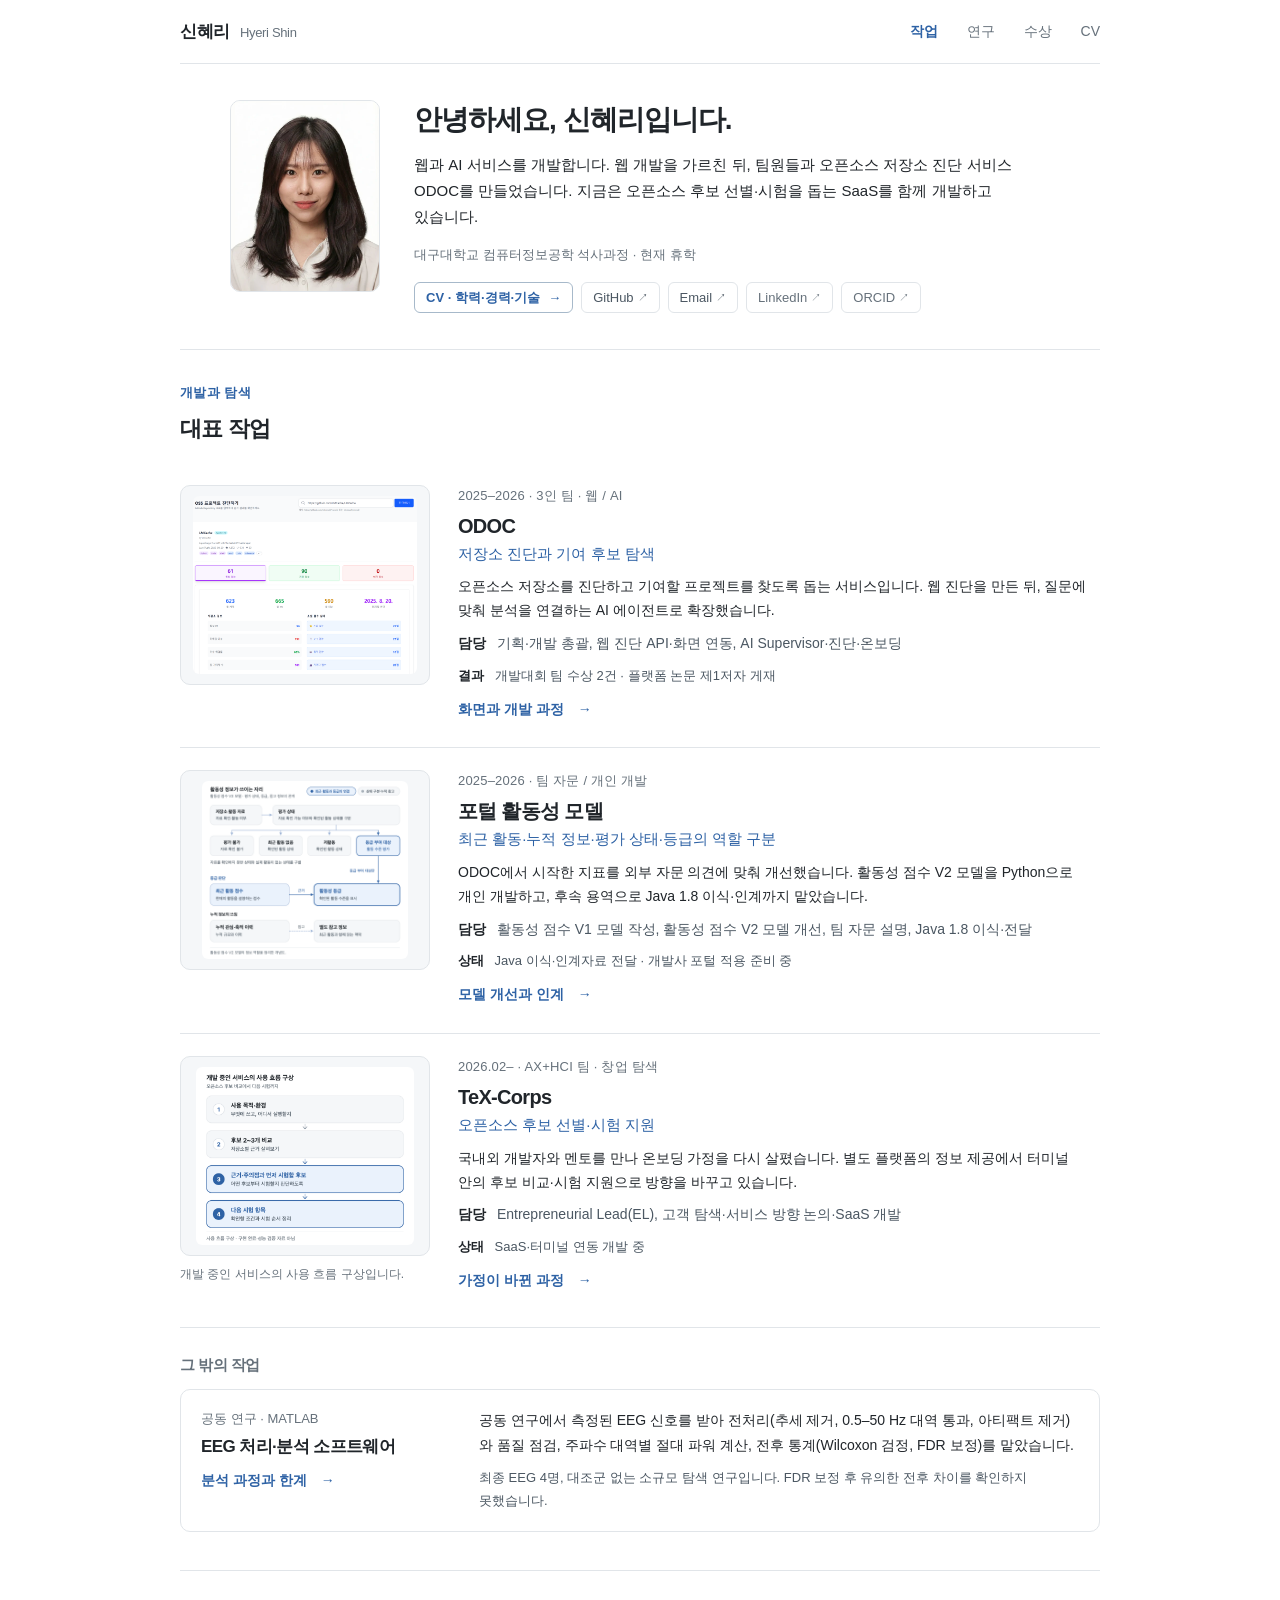
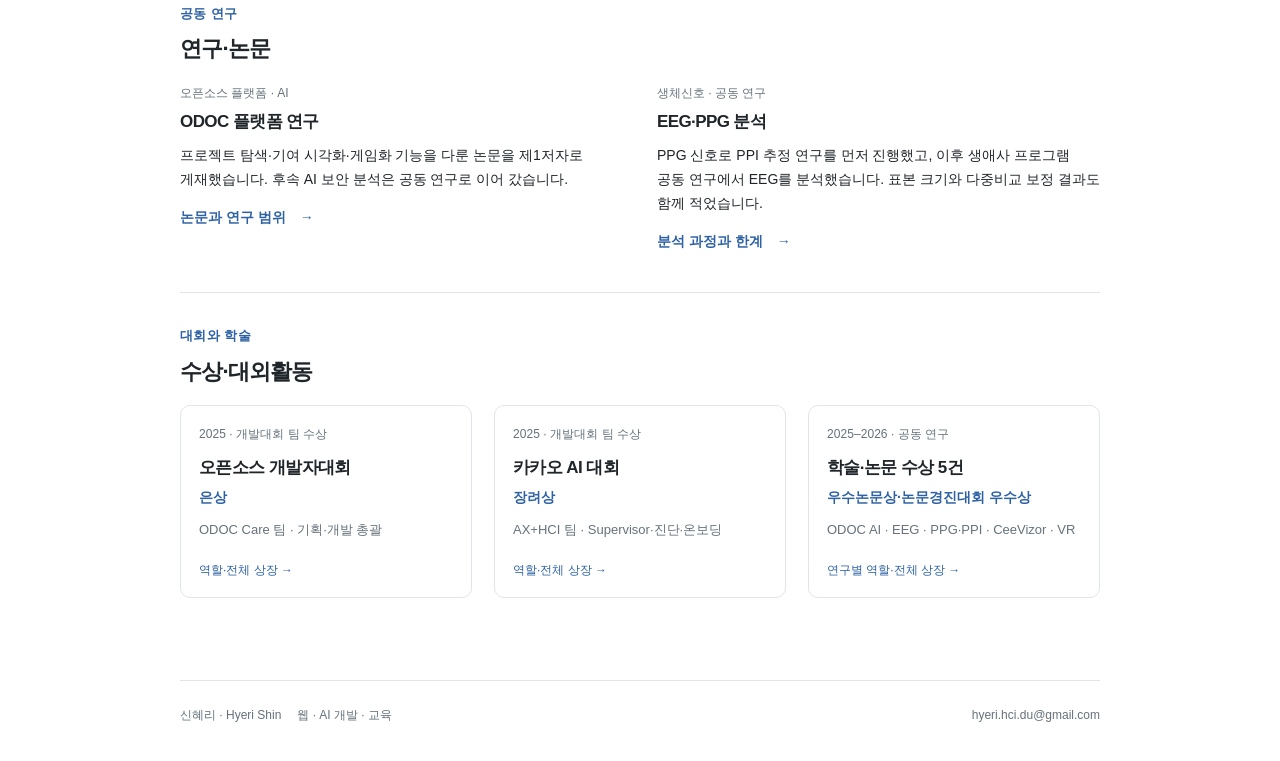
==== commit 6e1a81dd: "Restore complete final certificate version from f018094" ====
--- a/index.html
+++ b/index.html
@@ -6,7 +6,7 @@
 <meta name="description" content="ODOC의 웹 진단·상위 에이전트 개발, Java·Spring·React 기반 웹 개발 교육과 고객 탐색 기반 SaaS 개발 경험을 담은 신혜리의 포트폴리오.">
 <meta name="color-scheme" content="light">
 <title>신혜리 · 웹·AI 서비스를 만드는 개발자</title>
-<link rel="stylesheet" href="styles.css?v=71b900d40071">
+<link rel="stylesheet" href="styles.css">
 </head>
 <body>
 <a class="skip-link" href="#main">본문으로 바로가기</a>
@@ -24,7 +24,7 @@
  <div class="other-work"><h3 class="other-work-title">그 밖의 작업</h3><article class="other-work-item"><div><p class="work-meta">공동 연구 · MATLAB</p><h4><a href="research.html#biosignals">EEG 처리·분석 소프트웨어</a></h4><a class="text-link" href="research.html#biosignals">분석 과정과 한계 <span aria-hidden="true">→</span></a></div><div><p>공동 연구에서 측정된 EEG 신호를 받아 전처리(추세 제거, 0.5–50 Hz 대역 통과, 아티팩트 제거)와 품질 점검, 주파수 대역별 절대 파워 계산, 전후 통계(Wilcoxon 검정, FDR 보정)를 맡았습니다.</p><p class="status-line">최종 EEG 4명, 대조군 없는 소규모 탐색 연구입니다. FDR 보정 후 유의한 전후 차이를 확인하지 못했습니다.</p></div></article></div>
 </section>
 <section class="page-width section-block" aria-labelledby="research-heading"><div class="section-heading"><p class="eyebrow">공동 연구</p><h2 id="research-heading">연구·논문</h2></div><div class="two-column"><article class="summary-block"><p class="small-meta">오픈소스 플랫폼 · AI</p><h3><a href="research.html#odoc">ODOC 플랫폼 연구</a></h3><p>프로젝트 탐색·기여 시각화·게임화 기능을 다룬 논문을 제1저자로 게재했습니다. 후속 AI 보안 분석은 공동 연구로 이어 갔습니다.</p><a class="text-link" href="research.html#odoc">논문과 연구 범위 <span aria-hidden="true">→</span></a></article><article class="summary-block"><p class="small-meta">생체신호 · 공동 연구</p><h3><a href="research.html#biosignals">EEG·PPG 분석</a></h3><p>PPG 신호로 PPI 추정 연구를 먼저 진행했고, 이후 생애사 프로그램 공동 연구에서 EEG를 분석했습니다. 표본 크기와 다중비교 보정 결과도 함께 적었습니다.</p><a class="text-link" href="research.html#biosignals">분석 과정과 한계 <span aria-hidden="true">→</span></a></article></div></section>
-<section class="page-width section-block" aria-labelledby="awards-heading"><div class="section-heading"><p class="eyebrow">대회와 학술</p><h2 id="awards-heading">수상·대외활동</h2></div><div class="award-entry-grid"><a class="award-entry" href="awards.html#oss"><span class="record-date">2025 · 개발대회 팀 수상</span><h3>오픈소스 개발자대회</h3><p class="award-name">은상</p><p>ODOC Care 팀 · 기획·개발 총괄</p><span class="entry-link">역할·전체 상장 →</span></a><a class="award-entry" href="awards.html#kakao"><span class="record-date">2025 · 개발대회 팀 수상</span><h3>카카오 AI 대회</h3><p class="award-name">장려상</p><p>AX+HCI 팀 · Supervisor·진단·온보딩</p><span class="entry-link">역할·전체 상장 →</span></a><a class="award-entry" href="awards.html#academic"><span class="record-date">2025–2026 · 공동 연구</span><h3>학술·논문 수상 5건</h3><p class="award-name">우수논문상·논문경진대회 우수상</p><p>ODOC AI · EEG · PPG·PPI · CeeVizor · VR</p><span class="entry-link">연구별 역할·전체 상장 →</span></a><a class="award-entry" href="awards.html#texcorps"><span class="record-date">2026 · 대외활동</span><h3>TeX-Corps</h3><p class="award-name">창업탐색교육 과정 수료</p><p>AX+HCI 팀 · Entrepreneurial Lead(EL)</p><span class="entry-link">참여 이력·수료증 →</span></a></div></section></main>
+<section class="page-width section-block" aria-labelledby="awards-heading"><div class="section-heading"><p class="eyebrow">대회와 학술</p><h2 id="awards-heading">수상·대외활동</h2></div><div class="award-entry-grid"><a class="award-entry" href="awards.html#oss"><span class="record-date">2025 · 개발대회 팀 수상</span><h3>오픈소스 개발자대회</h3><p class="award-name">은상</p><p>ODOC Care 팀 · 기획·개발 총괄</p><span class="entry-link">역할·전체 상장 →</span></a><a class="award-entry" href="awards.html#kakao"><span class="record-date">2025 · 개발대회 팀 수상</span><h3>카카오 AI 대회</h3><p class="award-name">장려상</p><p>AX+HCI 팀 · Supervisor·진단·온보딩</p><span class="entry-link">역할·전체 상장 →</span></a><a class="award-entry" href="awards.html#academic"><span class="record-date">2025–2026 · 공동 연구</span><h3>학술·논문 수상 5건</h3><p class="award-name">우수논문상·논문경진대회 우수상</p><p>ODOC AI · EEG · PPG·PPI · CeeVizor · VR</p><span class="entry-link">연구별 역할·전체 상장 →</span></a></div></section></main>
 <footer class="site-footer"><div><a href="index.html">신혜리 · Hyeri Shin</a><span>웹 · AI 개발 · 교육</span></div><a href="mailto:hyeri.hci.du@gmail.com">hyeri.hci.du@gmail.com</a></footer>
 </body>
 </html>
--- a/styles.css
+++ b/styles.css
@@ -175,7 +175,7 @@
 .work-copy .result-line,.work-copy .status-line{font-size:13px;color:var(--ink-soft)}
 .result-line strong,.status-line strong{color:var(--ink);font-weight:600;margin-right:7px}
 .project-jump{max-width:var(--reading);margin:0 auto 30px;gap:28px;padding-block:12px}
-.award-entry-grid{display:grid;grid-template-columns:repeat(2,minmax(0,1fr));gap:22px}
+.award-entry-grid{display:grid;grid-template-columns:repeat(3,minmax(0,1fr));gap:22px}
 .award-entry{color:var(--ink);display:flex;flex-direction:column;border:1px solid var(--line);padding:23px 21px 20px;border-radius:2px}
 .award-entry:hover{border-color:#a7b9ca;text-decoration:none;background:var(--soft)}
 .award-entry h3{font-size:18px;margin:11px 0 5px}
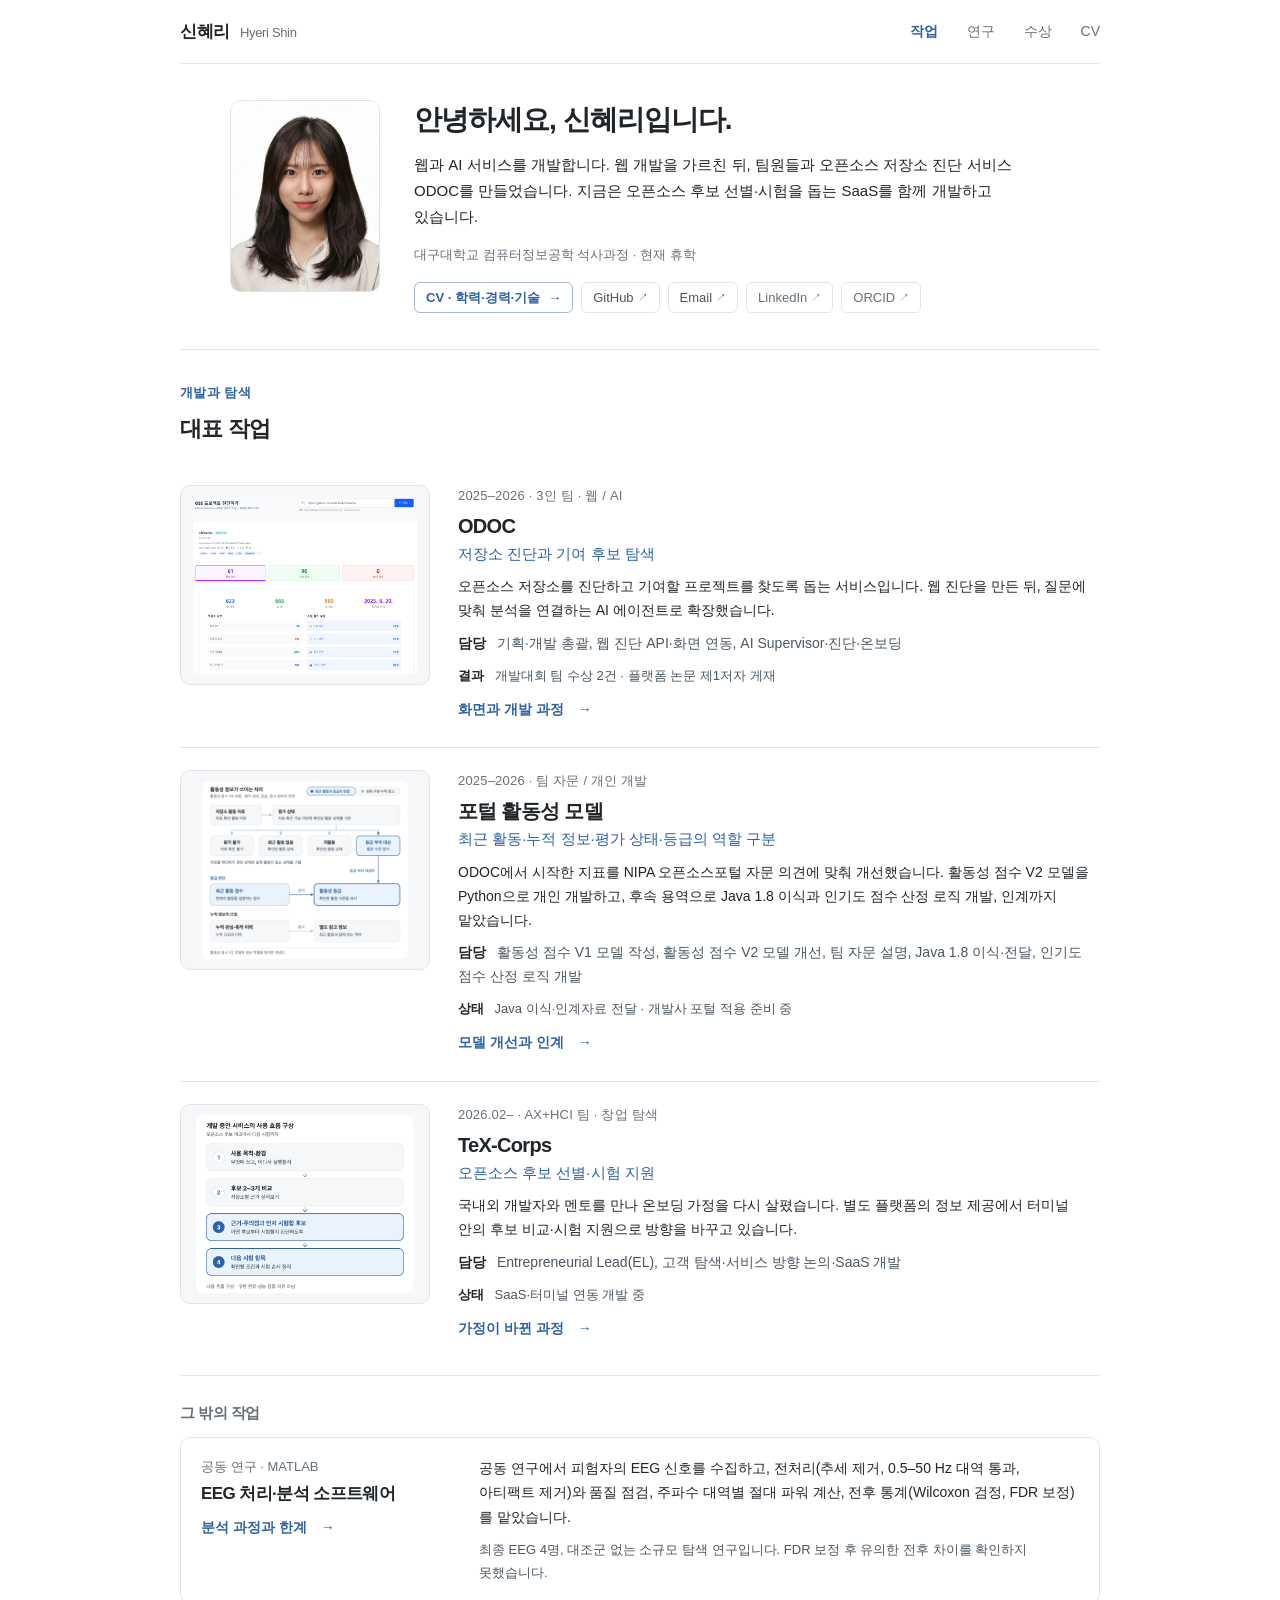
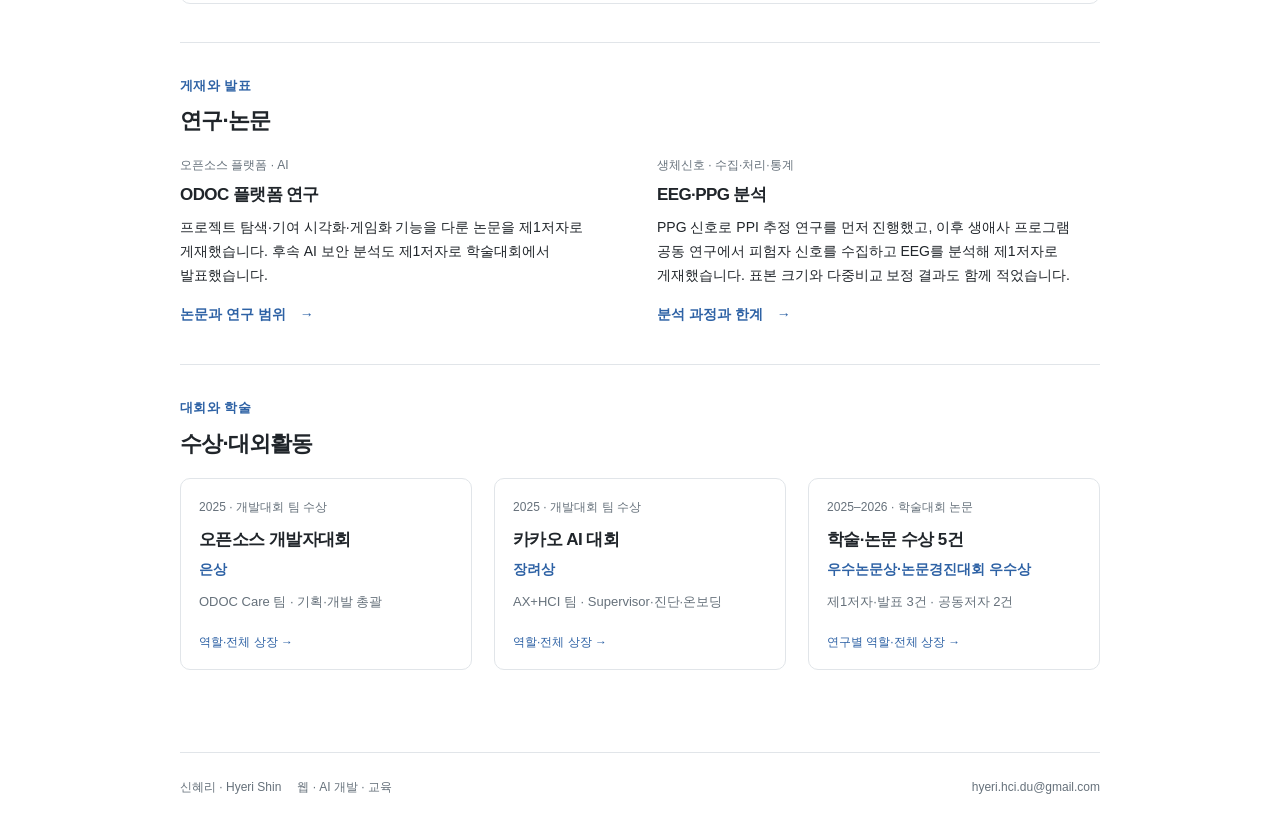
==== commit 79749e0d: "Deploy reviewed v10 portfolio" ====
--- a/index.html
+++ b/index.html
@@ -19,12 +19,12 @@
 <section class="page-width section-block" id="work" aria-labelledby="work-heading">
  <div class="section-heading"><p class="eyebrow">개발과 탐색</p><h2 id="work-heading">대표 작업</h2></div>
  <article class="work-row"><a class="work-thumb" href="projects/odoc.html"><img src="assets/odoc-web-url-and-diagnosis.png" alt="ODOC 웹 버전의 저장소 URL 진단 화면" width="1640" height="1305" loading="lazy"></a><div class="work-copy"><p class="work-meta">2025–2026 · 3인 팀 · 웹 / AI</p><h3><a href="projects/odoc.html">ODOC</a></h3><p class="work-subtitle">저장소 진단과 기여 후보 탐색</p><p>오픈소스 저장소를 진단하고 기여할 프로젝트를 찾도록 돕는 서비스입니다. 웹 진단을 만든 뒤, 질문에 맞춰 분석을 연결하는 AI 에이전트로 확장했습니다.</p><p class="role-line"><strong>담당</strong> 기획·개발 총괄, 웹 진단 API·화면 연동, AI Supervisor·진단·온보딩</p><p class="result-line"><strong>결과</strong> 개발대회 팀 수상 2건 · 플랫폼 논문 제1저자 게재</p><a class="text-link" href="projects/odoc.html">화면과 개발 과정 <span aria-hidden="true">→</span></a></div></article>
- <article class="work-row"><a class="work-thumb workflow-thumb" href="projects/activity-model.html"><img src="assets/model_information_v2.png" alt="활동성 점수 V2 모델에서 최근 활동과 누적 정보, 평가 상태와 등급을 분리한 구조" width="1800" height="1560" loading="lazy"></a><div class="work-copy"><p class="work-meta">2025–2026 · 팀 자문 / 개인 개발</p><h3><a href="projects/activity-model.html">포털 활동성 모델</a></h3><p class="work-subtitle">최근 활동·누적 정보·평가 상태·등급의 역할 구분</p><p>ODOC에서 시작한 지표를 외부 자문 의견에 맞춰 개선했습니다. 활동성 점수 V2 모델을 Python으로 개인 개발하고, 후속 용역으로 Java 1.8 이식·인계까지 맡았습니다.</p><p class="role-line"><strong>담당</strong> 활동성 점수 V1 모델 작성, 활동성 점수 V2 모델 개선, 팀 자문 설명, Java 1.8 이식·전달</p><p class="status-line"><strong>상태</strong> Java 이식·인계자료 전달 · 개발사 포털 적용 준비 중</p><a class="text-link" href="projects/activity-model.html">모델 개선과 인계 <span aria-hidden="true">→</span></a></div></article>
- <article class="work-row"><div><a class="work-thumb workflow-thumb" href="projects/tex-corps.html"><img src="assets/tex_workflow_v3.png" alt="목적과 환경 입력부터 후보 비교, 근거와 우선 후보, 다음 시험 항목으로 이어지는 사용 흐름 구상" width="1500" height="1224" loading="lazy"></a><p class="thumb-note">개발 중인 서비스의 사용 흐름 구상입니다.</p></div><div class="work-copy"><p class="work-meta">2026.02– · AX+HCI 팀 · 창업 탐색</p><h3><a href="projects/tex-corps.html">TeX-Corps</a></h3><p class="work-subtitle">오픈소스 후보 선별·시험 지원</p><p>국내외 개발자와 멘토를 만나 온보딩 가정을 다시 살폈습니다. 별도 플랫폼의 정보 제공에서 터미널 안의 후보 비교·시험 지원으로 방향을 바꾸고 있습니다.</p><p class="role-line"><strong>담당</strong> Entrepreneurial Lead(EL), 고객 탐색·서비스 방향 논의·SaaS 개발</p><p class="status-line"><strong>상태</strong> SaaS·터미널 연동 개발 중</p><a class="text-link" href="projects/tex-corps.html">가정이 바뀐 과정 <span aria-hidden="true">→</span></a></div></article>
- <div class="other-work"><h3 class="other-work-title">그 밖의 작업</h3><article class="other-work-item"><div><p class="work-meta">공동 연구 · MATLAB</p><h4><a href="research.html#biosignals">EEG 처리·분석 소프트웨어</a></h4><a class="text-link" href="research.html#biosignals">분석 과정과 한계 <span aria-hidden="true">→</span></a></div><div><p>공동 연구에서 측정된 EEG 신호를 받아 전처리(추세 제거, 0.5–50 Hz 대역 통과, 아티팩트 제거)와 품질 점검, 주파수 대역별 절대 파워 계산, 전후 통계(Wilcoxon 검정, FDR 보정)를 맡았습니다.</p><p class="status-line">최종 EEG 4명, 대조군 없는 소규모 탐색 연구입니다. FDR 보정 후 유의한 전후 차이를 확인하지 못했습니다.</p></div></article></div>
+ <article class="work-row"><a class="work-thumb workflow-thumb" href="projects/activity-model.html"><img src="assets/model_information_v2.png" alt="활동성 점수 V2 모델에서 최근 활동과 누적 정보, 평가 상태와 등급을 분리한 구조" width="1800" height="1560" loading="lazy"></a><div class="work-copy"><p class="work-meta">2025–2026 · 팀 자문 / 개인 개발</p><h3><a href="projects/activity-model.html">포털 활동성 모델</a></h3><p class="work-subtitle">최근 활동·누적 정보·평가 상태·등급의 역할 구분</p><p>ODOC에서 시작한 지표를 NIPA 오픈소스포털 자문 의견에 맞춰 개선했습니다. 활동성 점수 V2 모델을 Python으로 개인 개발하고, 후속 용역으로 Java 1.8 이식과 인기도 점수 산정 로직 개발, 인계까지 맡았습니다.</p><p class="role-line"><strong>담당</strong> 활동성 점수 V1 모델 작성, 활동성 점수 V2 모델 개선, 팀 자문 설명, Java 1.8 이식·전달, 인기도 점수 산정 로직 개발</p><p class="status-line"><strong>상태</strong> Java 이식·인계자료 전달 · 개발사 포털 적용 준비 중</p><a class="text-link" href="projects/activity-model.html">모델 개선과 인계 <span aria-hidden="true">→</span></a></div></article>
+ <article class="work-row"><div><a class="work-thumb workflow-thumb" href="projects/tex-corps.html"><img src="assets/tex_workflow_v3.png" alt="목적과 환경 입력부터 후보 비교, 근거와 우선 후보, 다음 시험 항목으로 이어지는 사용 흐름 구상" width="1500" height="1224" loading="lazy"></a></div><div class="work-copy"><p class="work-meta">2026.02– · AX+HCI 팀 · 창업 탐색</p><h3><a href="projects/tex-corps.html">TeX-Corps</a></h3><p class="work-subtitle">오픈소스 후보 선별·시험 지원</p><p>국내외 개발자와 멘토를 만나 온보딩 가정을 다시 살폈습니다. 별도 플랫폼의 정보 제공에서 터미널 안의 후보 비교·시험 지원으로 방향을 바꾸고 있습니다.</p><p class="role-line"><strong>담당</strong> Entrepreneurial Lead(EL), 고객 탐색·서비스 방향 논의·SaaS 개발</p><p class="status-line"><strong>상태</strong> SaaS·터미널 연동 개발 중</p><a class="text-link" href="projects/tex-corps.html">가정이 바뀐 과정 <span aria-hidden="true">→</span></a></div></article>
+ <div class="other-work"><h3 class="other-work-title">그 밖의 작업</h3><article class="other-work-item"><div><p class="work-meta">공동 연구 · MATLAB</p><h4><a href="research.html#biosignals">EEG 처리·분석 소프트웨어</a></h4><a class="text-link" href="research.html#biosignals">분석 과정과 한계 <span aria-hidden="true">→</span></a></div><div><p>공동 연구에서 피험자의 EEG 신호를 수집하고, 전처리(추세 제거, 0.5–50 Hz 대역 통과, 아티팩트 제거)와 품질 점검, 주파수 대역별 절대 파워 계산, 전후 통계(Wilcoxon 검정, FDR 보정)를 맡았습니다.</p><p class="status-line">최종 EEG 4명, 대조군 없는 소규모 탐색 연구입니다. FDR 보정 후 유의한 전후 차이를 확인하지 못했습니다.</p></div></article></div>
 </section>
-<section class="page-width section-block" aria-labelledby="research-heading"><div class="section-heading"><p class="eyebrow">공동 연구</p><h2 id="research-heading">연구·논문</h2></div><div class="two-column"><article class="summary-block"><p class="small-meta">오픈소스 플랫폼 · AI</p><h3><a href="research.html#odoc">ODOC 플랫폼 연구</a></h3><p>프로젝트 탐색·기여 시각화·게임화 기능을 다룬 논문을 제1저자로 게재했습니다. 후속 AI 보안 분석은 공동 연구로 이어 갔습니다.</p><a class="text-link" href="research.html#odoc">논문과 연구 범위 <span aria-hidden="true">→</span></a></article><article class="summary-block"><p class="small-meta">생체신호 · 공동 연구</p><h3><a href="research.html#biosignals">EEG·PPG 분석</a></h3><p>PPG 신호로 PPI 추정 연구를 먼저 진행했고, 이후 생애사 프로그램 공동 연구에서 EEG를 분석했습니다. 표본 크기와 다중비교 보정 결과도 함께 적었습니다.</p><a class="text-link" href="research.html#biosignals">분석 과정과 한계 <span aria-hidden="true">→</span></a></article></div></section>
-<section class="page-width section-block" aria-labelledby="awards-heading"><div class="section-heading"><p class="eyebrow">대회와 학술</p><h2 id="awards-heading">수상·대외활동</h2></div><div class="award-entry-grid"><a class="award-entry" href="awards.html#oss"><span class="record-date">2025 · 개발대회 팀 수상</span><h3>오픈소스 개발자대회</h3><p class="award-name">은상</p><p>ODOC Care 팀 · 기획·개발 총괄</p><span class="entry-link">역할·전체 상장 →</span></a><a class="award-entry" href="awards.html#kakao"><span class="record-date">2025 · 개발대회 팀 수상</span><h3>카카오 AI 대회</h3><p class="award-name">장려상</p><p>AX+HCI 팀 · Supervisor·진단·온보딩</p><span class="entry-link">역할·전체 상장 →</span></a><a class="award-entry" href="awards.html#academic"><span class="record-date">2025–2026 · 공동 연구</span><h3>학술·논문 수상 5건</h3><p class="award-name">우수논문상·논문경진대회 우수상</p><p>ODOC AI · EEG · PPG·PPI · CeeVizor · VR</p><span class="entry-link">연구별 역할·전체 상장 →</span></a></div></section></main>
+<section class="page-width section-block" aria-labelledby="research-heading"><div class="section-heading"><p class="eyebrow">게재와 발표</p><h2 id="research-heading">연구·논문</h2></div><div class="two-column"><article class="summary-block"><p class="small-meta">오픈소스 플랫폼 · AI</p><h3><a href="research.html#odoc">ODOC 플랫폼 연구</a></h3><p>프로젝트 탐색·기여 시각화·게임화 기능을 다룬 논문을 제1저자로 게재했습니다. 후속 AI 보안 분석도 제1저자로 학술대회에서 발표했습니다.</p><a class="text-link" href="research.html#odoc">논문과 연구 범위 <span aria-hidden="true">→</span></a></article><article class="summary-block"><p class="small-meta">생체신호 · 수집·처리·통계</p><h3><a href="research.html#biosignals">EEG·PPG 분석</a></h3><p>PPG 신호로 PPI 추정 연구를 먼저 진행했고, 이후 생애사 프로그램 공동 연구에서 피험자 신호를 수집하고 EEG를 분석해 제1저자로 게재했습니다. 표본 크기와 다중비교 보정 결과도 함께 적었습니다.</p><a class="text-link" href="research.html#biosignals">분석 과정과 한계 <span aria-hidden="true">→</span></a></article></div></section>
+<section class="page-width section-block" aria-labelledby="awards-heading"><div class="section-heading"><p class="eyebrow">대회와 학술</p><h2 id="awards-heading">수상·대외활동</h2></div><div class="award-entry-grid"><a class="award-entry" href="awards.html#oss"><span class="record-date">2025 · 개발대회 팀 수상</span><h3>오픈소스 개발자대회</h3><p class="award-name">은상</p><p>ODOC Care 팀 · 기획·개발 총괄</p><span class="entry-link">역할·전체 상장 →</span></a><a class="award-entry" href="awards.html#kakao"><span class="record-date">2025 · 개발대회 팀 수상</span><h3>카카오 AI 대회</h3><p class="award-name">장려상</p><p>AX+HCI 팀 · Supervisor·진단·온보딩</p><span class="entry-link">역할·전체 상장 →</span></a><a class="award-entry" href="awards.html#academic"><span class="record-date">2025–2026 · 학술대회 논문</span><h3>학술·논문 수상 5건</h3><p class="award-name">우수논문상·논문경진대회 우수상</p><p>제1저자·발표 3건 · 공동저자 2건</p><span class="entry-link">연구별 역할·전체 상장 →</span></a></div></section></main>
 <footer class="site-footer"><div><a href="index.html">신혜리 · Hyeri Shin</a><span>웹 · AI 개발 · 교육</span></div><a href="mailto:hyeri.hci.du@gmail.com">hyeri.hci.du@gmail.com</a></footer>
 </body>
 </html>
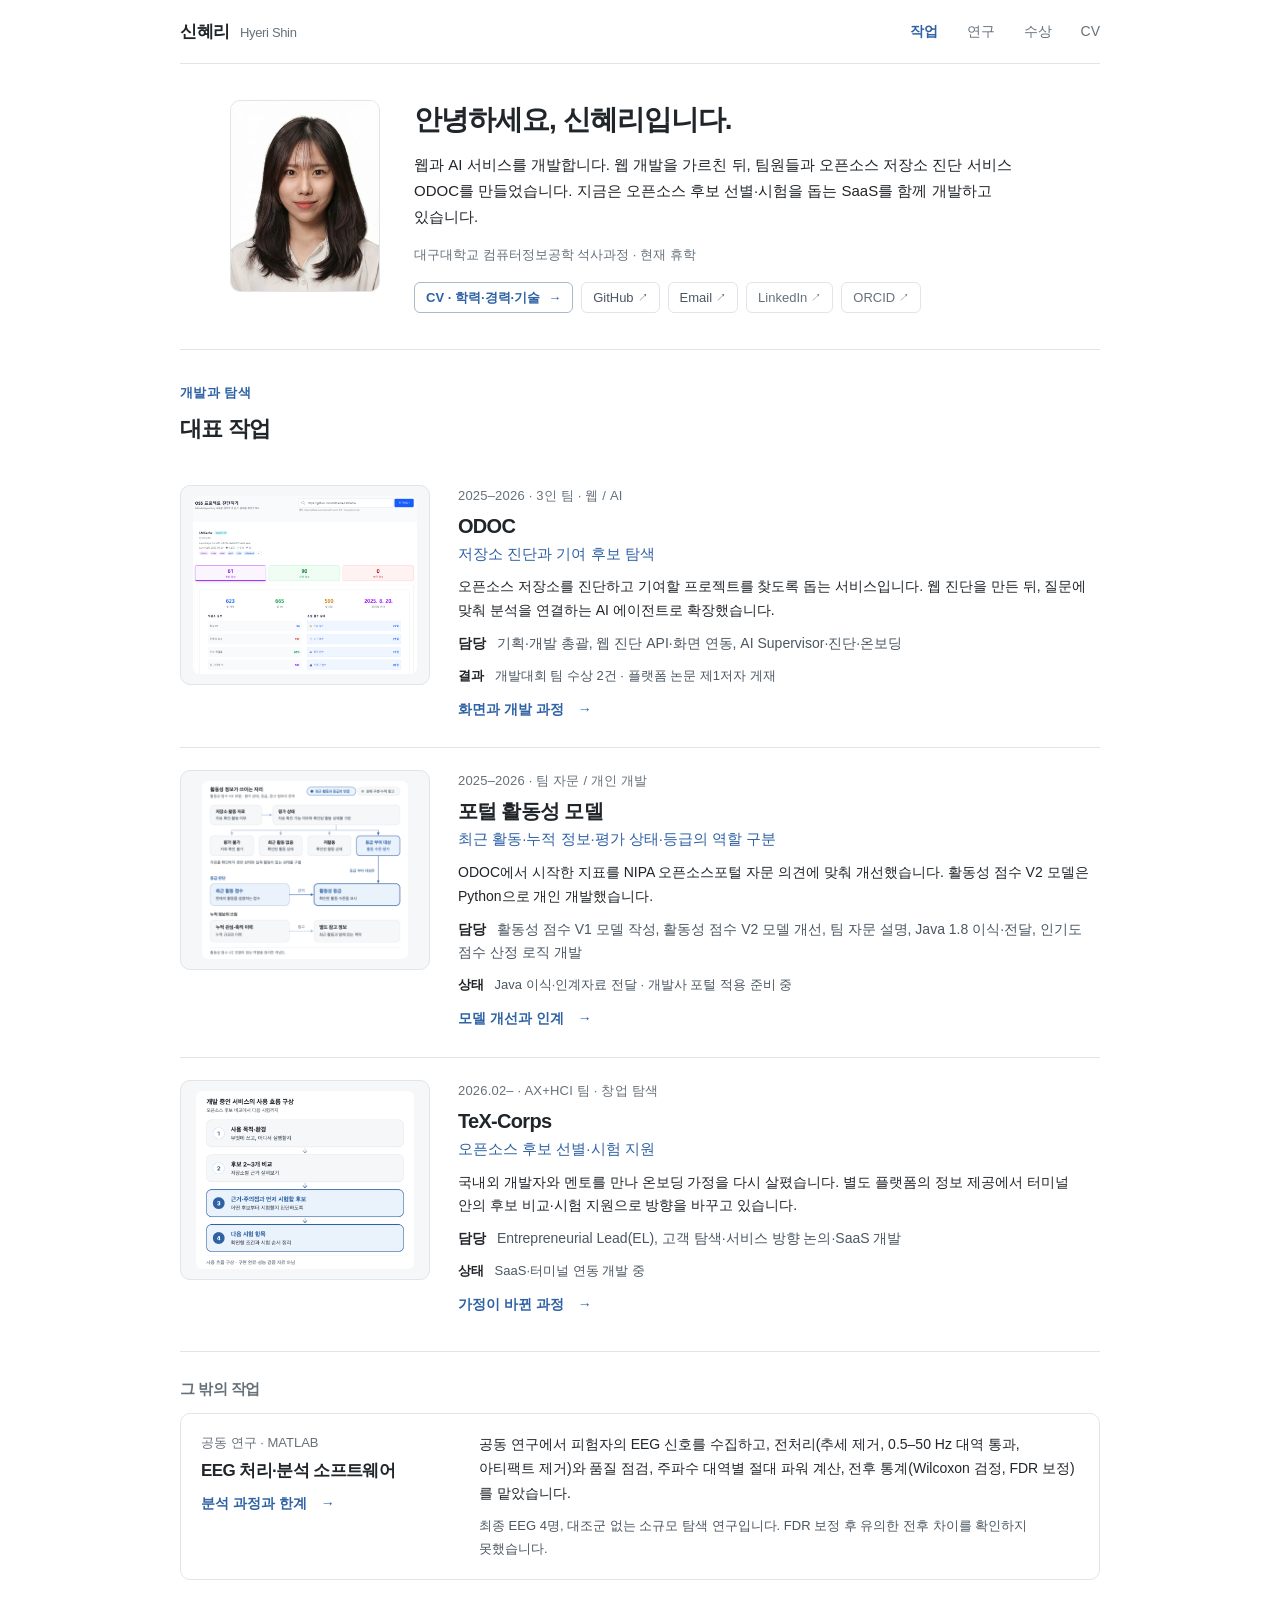
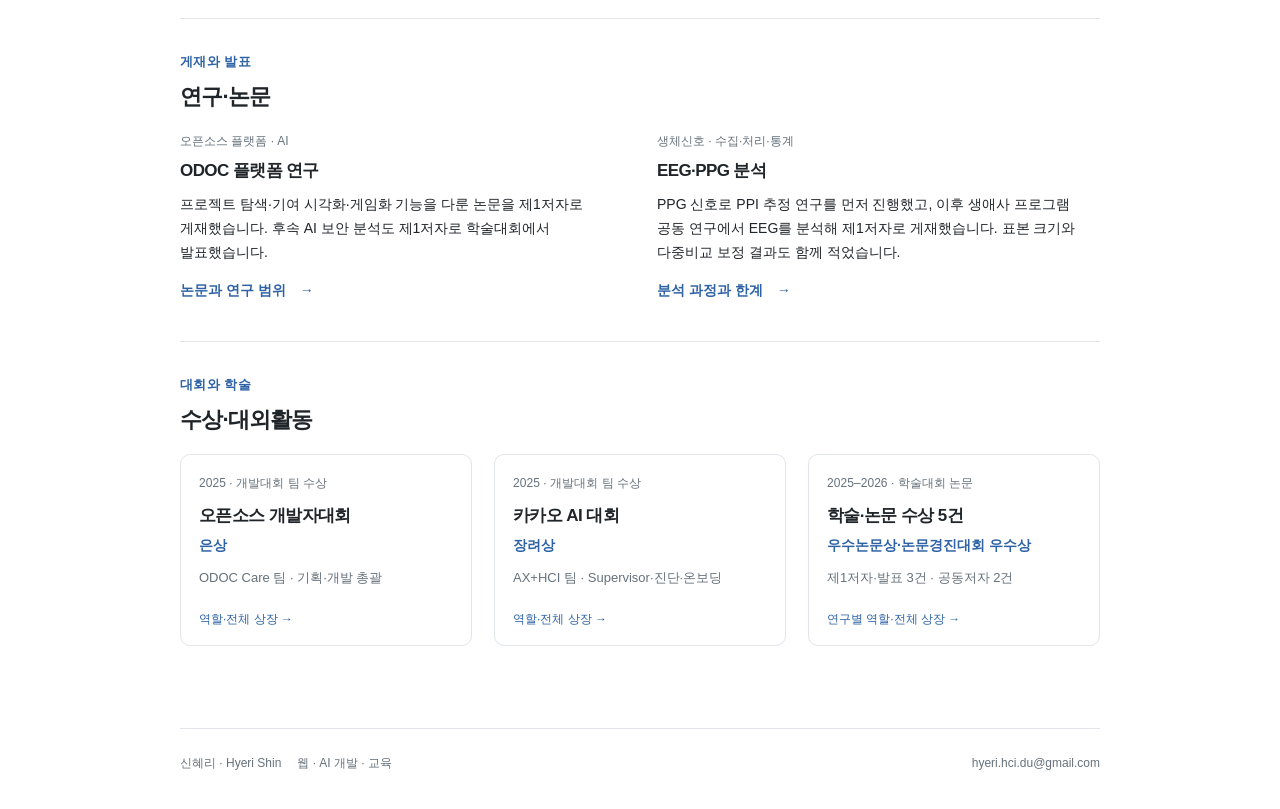
==== commit 95b97a37: "Deploy reviewed v11 (2026-11-13)" ====
--- a/index.html
+++ b/index.html
@@ -19,11 +19,11 @@
 <section class="page-width section-block" id="work" aria-labelledby="work-heading">
  <div class="section-heading"><p class="eyebrow">개발과 탐색</p><h2 id="work-heading">대표 작업</h2></div>
  <article class="work-row"><a class="work-thumb" href="projects/odoc.html"><img src="assets/odoc-web-url-and-diagnosis.png" alt="ODOC 웹 버전의 저장소 URL 진단 화면" width="1640" height="1305" loading="lazy"></a><div class="work-copy"><p class="work-meta">2025–2026 · 3인 팀 · 웹 / AI</p><h3><a href="projects/odoc.html">ODOC</a></h3><p class="work-subtitle">저장소 진단과 기여 후보 탐색</p><p>오픈소스 저장소를 진단하고 기여할 프로젝트를 찾도록 돕는 서비스입니다. 웹 진단을 만든 뒤, 질문에 맞춰 분석을 연결하는 AI 에이전트로 확장했습니다.</p><p class="role-line"><strong>담당</strong> 기획·개발 총괄, 웹 진단 API·화면 연동, AI Supervisor·진단·온보딩</p><p class="result-line"><strong>결과</strong> 개발대회 팀 수상 2건 · 플랫폼 논문 제1저자 게재</p><a class="text-link" href="projects/odoc.html">화면과 개발 과정 <span aria-hidden="true">→</span></a></div></article>
- <article class="work-row"><a class="work-thumb workflow-thumb" href="projects/activity-model.html"><img src="assets/model_information_v2.png" alt="활동성 점수 V2 모델에서 최근 활동과 누적 정보, 평가 상태와 등급을 분리한 구조" width="1800" height="1560" loading="lazy"></a><div class="work-copy"><p class="work-meta">2025–2026 · 팀 자문 / 개인 개발</p><h3><a href="projects/activity-model.html">포털 활동성 모델</a></h3><p class="work-subtitle">최근 활동·누적 정보·평가 상태·등급의 역할 구분</p><p>ODOC에서 시작한 지표를 NIPA 오픈소스포털 자문 의견에 맞춰 개선했습니다. 활동성 점수 V2 모델을 Python으로 개인 개발하고, 후속 용역으로 Java 1.8 이식과 인기도 점수 산정 로직 개발, 인계까지 맡았습니다.</p><p class="role-line"><strong>담당</strong> 활동성 점수 V1 모델 작성, 활동성 점수 V2 모델 개선, 팀 자문 설명, Java 1.8 이식·전달, 인기도 점수 산정 로직 개발</p><p class="status-line"><strong>상태</strong> Java 이식·인계자료 전달 · 개발사 포털 적용 준비 중</p><a class="text-link" href="projects/activity-model.html">모델 개선과 인계 <span aria-hidden="true">→</span></a></div></article>
+ <article class="work-row"><a class="work-thumb workflow-thumb" href="projects/activity-model.html"><img src="assets/model_information_v2.png" alt="활동성 점수 V2 모델에서 최근 활동과 누적 정보, 평가 상태와 등급을 분리한 구조" width="1800" height="1560" loading="lazy"></a><div class="work-copy"><p class="work-meta">2025–2026 · 팀 자문 / 개인 개발</p><h3><a href="projects/activity-model.html">포털 활동성 모델</a></h3><p class="work-subtitle">최근 활동·누적 정보·평가 상태·등급의 역할 구분</p><p>ODOC에서 시작한 지표를 NIPA 오픈소스포털 자문 의견에 맞춰 개선했습니다. 활동성 점수 V2 모델은 Python으로 개인 개발했습니다.</p><p class="role-line"><strong>담당</strong> 활동성 점수 V1 모델 작성, 활동성 점수 V2 모델 개선, 팀 자문 설명, Java 1.8 이식·전달, 인기도 점수 산정 로직 개발</p><p class="status-line"><strong>상태</strong> Java 이식·인계자료 전달 · 개발사 포털 적용 준비 중</p><a class="text-link" href="projects/activity-model.html">모델 개선과 인계 <span aria-hidden="true">→</span></a></div></article>
  <article class="work-row"><div><a class="work-thumb workflow-thumb" href="projects/tex-corps.html"><img src="assets/tex_workflow_v3.png" alt="목적과 환경 입력부터 후보 비교, 근거와 우선 후보, 다음 시험 항목으로 이어지는 사용 흐름 구상" width="1500" height="1224" loading="lazy"></a></div><div class="work-copy"><p class="work-meta">2026.02– · AX+HCI 팀 · 창업 탐색</p><h3><a href="projects/tex-corps.html">TeX-Corps</a></h3><p class="work-subtitle">오픈소스 후보 선별·시험 지원</p><p>국내외 개발자와 멘토를 만나 온보딩 가정을 다시 살폈습니다. 별도 플랫폼의 정보 제공에서 터미널 안의 후보 비교·시험 지원으로 방향을 바꾸고 있습니다.</p><p class="role-line"><strong>담당</strong> Entrepreneurial Lead(EL), 고객 탐색·서비스 방향 논의·SaaS 개발</p><p class="status-line"><strong>상태</strong> SaaS·터미널 연동 개발 중</p><a class="text-link" href="projects/tex-corps.html">가정이 바뀐 과정 <span aria-hidden="true">→</span></a></div></article>
  <div class="other-work"><h3 class="other-work-title">그 밖의 작업</h3><article class="other-work-item"><div><p class="work-meta">공동 연구 · MATLAB</p><h4><a href="research.html#biosignals">EEG 처리·분석 소프트웨어</a></h4><a class="text-link" href="research.html#biosignals">분석 과정과 한계 <span aria-hidden="true">→</span></a></div><div><p>공동 연구에서 피험자의 EEG 신호를 수집하고, 전처리(추세 제거, 0.5–50 Hz 대역 통과, 아티팩트 제거)와 품질 점검, 주파수 대역별 절대 파워 계산, 전후 통계(Wilcoxon 검정, FDR 보정)를 맡았습니다.</p><p class="status-line">최종 EEG 4명, 대조군 없는 소규모 탐색 연구입니다. FDR 보정 후 유의한 전후 차이를 확인하지 못했습니다.</p></div></article></div>
 </section>
-<section class="page-width section-block" aria-labelledby="research-heading"><div class="section-heading"><p class="eyebrow">게재와 발표</p><h2 id="research-heading">연구·논문</h2></div><div class="two-column"><article class="summary-block"><p class="small-meta">오픈소스 플랫폼 · AI</p><h3><a href="research.html#odoc">ODOC 플랫폼 연구</a></h3><p>프로젝트 탐색·기여 시각화·게임화 기능을 다룬 논문을 제1저자로 게재했습니다. 후속 AI 보안 분석도 제1저자로 학술대회에서 발표했습니다.</p><a class="text-link" href="research.html#odoc">논문과 연구 범위 <span aria-hidden="true">→</span></a></article><article class="summary-block"><p class="small-meta">생체신호 · 수집·처리·통계</p><h3><a href="research.html#biosignals">EEG·PPG 분석</a></h3><p>PPG 신호로 PPI 추정 연구를 먼저 진행했고, 이후 생애사 프로그램 공동 연구에서 피험자 신호를 수집하고 EEG를 분석해 제1저자로 게재했습니다. 표본 크기와 다중비교 보정 결과도 함께 적었습니다.</p><a class="text-link" href="research.html#biosignals">분석 과정과 한계 <span aria-hidden="true">→</span></a></article></div></section>
+<section class="page-width section-block" aria-labelledby="research-heading"><div class="section-heading"><p class="eyebrow">게재와 발표</p><h2 id="research-heading">연구·논문</h2></div><div class="two-column"><article class="summary-block"><p class="small-meta">오픈소스 플랫폼 · AI</p><h3><a href="research.html#odoc">ODOC 플랫폼 연구</a></h3><p>프로젝트 탐색·기여 시각화·게임화 기능을 다룬 논문을 제1저자로 게재했습니다. 후속 AI 보안 분석도 제1저자로 학술대회에서 발표했습니다.</p><a class="text-link" href="research.html#odoc">논문과 연구 범위 <span aria-hidden="true">→</span></a></article><article class="summary-block"><p class="small-meta">생체신호 · 수집·처리·통계</p><h3><a href="research.html#biosignals">EEG·PPG 분석</a></h3><p>PPG 신호로 PPI 추정 연구를 먼저 진행했고, 이후 생애사 프로그램 공동 연구에서 EEG를 분석해 제1저자로 게재했습니다. 표본 크기와 다중비교 보정 결과도 함께 적었습니다.</p><a class="text-link" href="research.html#biosignals">분석 과정과 한계 <span aria-hidden="true">→</span></a></article></div></section>
 <section class="page-width section-block" aria-labelledby="awards-heading"><div class="section-heading"><p class="eyebrow">대회와 학술</p><h2 id="awards-heading">수상·대외활동</h2></div><div class="award-entry-grid"><a class="award-entry" href="awards.html#oss"><span class="record-date">2025 · 개발대회 팀 수상</span><h3>오픈소스 개발자대회</h3><p class="award-name">은상</p><p>ODOC Care 팀 · 기획·개발 총괄</p><span class="entry-link">역할·전체 상장 →</span></a><a class="award-entry" href="awards.html#kakao"><span class="record-date">2025 · 개발대회 팀 수상</span><h3>카카오 AI 대회</h3><p class="award-name">장려상</p><p>AX+HCI 팀 · Supervisor·진단·온보딩</p><span class="entry-link">역할·전체 상장 →</span></a><a class="award-entry" href="awards.html#academic"><span class="record-date">2025–2026 · 학술대회 논문</span><h3>학술·논문 수상 5건</h3><p class="award-name">우수논문상·논문경진대회 우수상</p><p>제1저자·발표 3건 · 공동저자 2건</p><span class="entry-link">연구별 역할·전체 상장 →</span></a></div></section></main>
 <footer class="site-footer"><div><a href="index.html">신혜리 · Hyeri Shin</a><span>웹 · AI 개발 · 교육</span></div><a href="mailto:hyeri.hci.du@gmail.com">hyeri.hci.du@gmail.com</a></footer>
 </body>
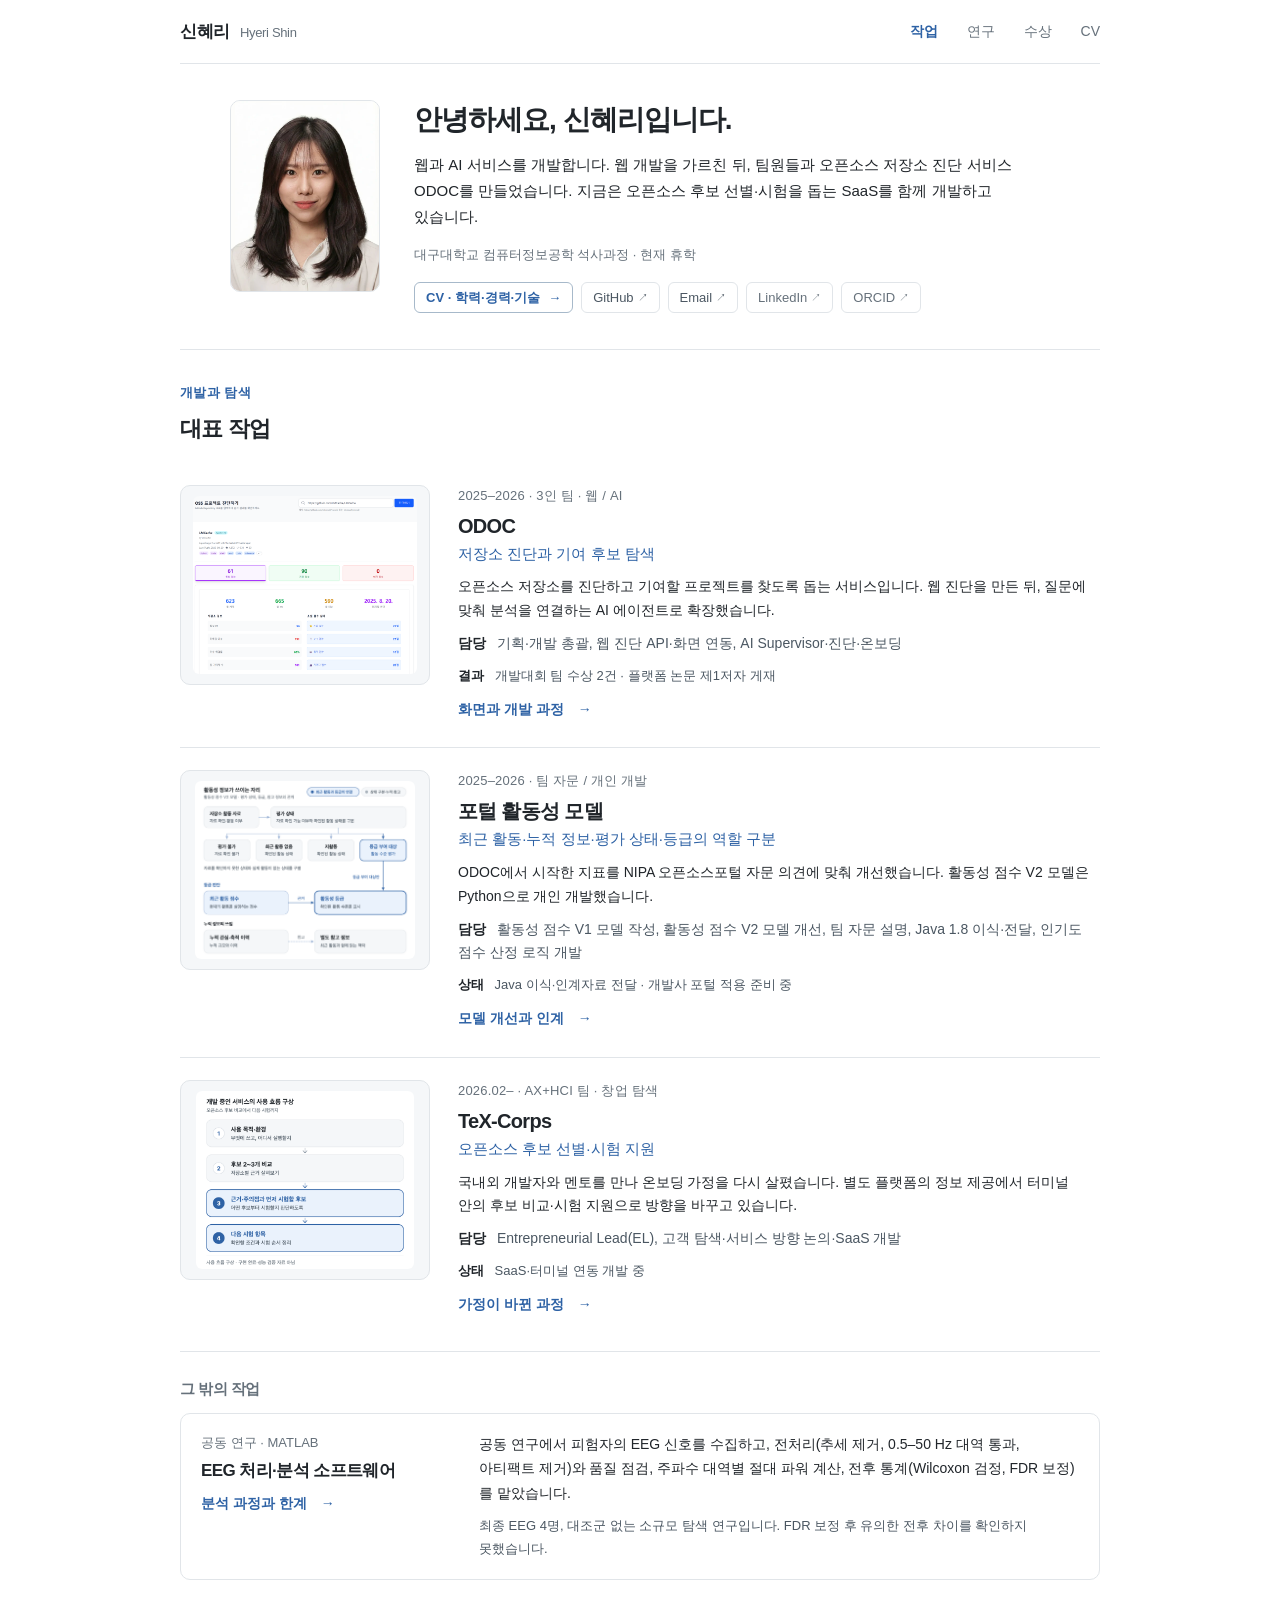
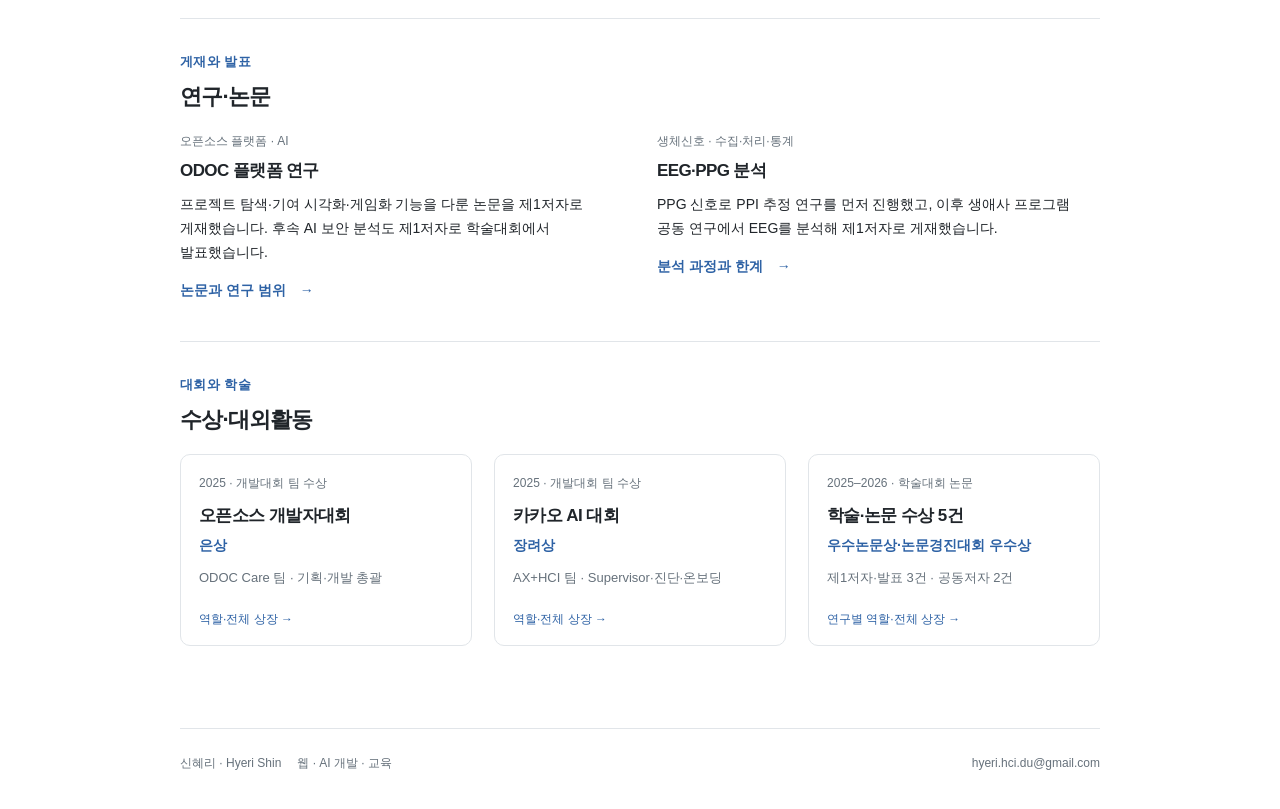
==== commit 3cf10b6f: "Deploy reviewed v13 (2026-11-13)" ====
--- a/index.html
+++ b/index.html
@@ -19,11 +19,11 @@
 <section class="page-width section-block" id="work" aria-labelledby="work-heading">
  <div class="section-heading"><p class="eyebrow">개발과 탐색</p><h2 id="work-heading">대표 작업</h2></div>
  <article class="work-row"><a class="work-thumb" href="projects/odoc.html"><img src="assets/odoc-web-url-and-diagnosis.png" alt="ODOC 웹 버전의 저장소 URL 진단 화면" width="1640" height="1305" loading="lazy"></a><div class="work-copy"><p class="work-meta">2025–2026 · 3인 팀 · 웹 / AI</p><h3><a href="projects/odoc.html">ODOC</a></h3><p class="work-subtitle">저장소 진단과 기여 후보 탐색</p><p>오픈소스 저장소를 진단하고 기여할 프로젝트를 찾도록 돕는 서비스입니다. 웹 진단을 만든 뒤, 질문에 맞춰 분석을 연결하는 AI 에이전트로 확장했습니다.</p><p class="role-line"><strong>담당</strong> 기획·개발 총괄, 웹 진단 API·화면 연동, AI Supervisor·진단·온보딩</p><p class="result-line"><strong>결과</strong> 개발대회 팀 수상 2건 · 플랫폼 논문 제1저자 게재</p><a class="text-link" href="projects/odoc.html">화면과 개발 과정 <span aria-hidden="true">→</span></a></div></article>
- <article class="work-row"><a class="work-thumb workflow-thumb" href="projects/activity-model.html"><img src="assets/model_information_v2.png" alt="활동성 점수 V2 모델에서 최근 활동과 누적 정보, 평가 상태와 등급을 분리한 구조" width="1800" height="1560" loading="lazy"></a><div class="work-copy"><p class="work-meta">2025–2026 · 팀 자문 / 개인 개발</p><h3><a href="projects/activity-model.html">포털 활동성 모델</a></h3><p class="work-subtitle">최근 활동·누적 정보·평가 상태·등급의 역할 구분</p><p>ODOC에서 시작한 지표를 NIPA 오픈소스포털 자문 의견에 맞춰 개선했습니다. 활동성 점수 V2 모델은 Python으로 개인 개발했습니다.</p><p class="role-line"><strong>담당</strong> 활동성 점수 V1 모델 작성, 활동성 점수 V2 모델 개선, 팀 자문 설명, Java 1.8 이식·전달, 인기도 점수 산정 로직 개발</p><p class="status-line"><strong>상태</strong> Java 이식·인계자료 전달 · 개발사 포털 적용 준비 중</p><a class="text-link" href="projects/activity-model.html">모델 개선과 인계 <span aria-hidden="true">→</span></a></div></article>
+ <article class="work-row"><a class="work-thumb workflow-thumb" href="projects/activity-model.html"><img src="assets/model_information_v3.png" alt="활동성 점수 V2 모델에서 최근 활동과 누적 정보, 평가 상태와 등급을 분리한 구조" width="1800" height="1458" loading="lazy"></a><div class="work-copy"><p class="work-meta">2025–2026 · 팀 자문 / 개인 개발</p><h3><a href="projects/activity-model.html">포털 활동성 모델</a></h3><p class="work-subtitle">최근 활동·누적 정보·평가 상태·등급의 역할 구분</p><p>ODOC에서 시작한 지표를 NIPA 오픈소스포털 자문 의견에 맞춰 개선했습니다. 활동성 점수 V2 모델은 Python으로 개인 개발했습니다.</p><p class="role-line"><strong>담당</strong> 활동성 점수 V1 모델 작성, 활동성 점수 V2 모델 개선, 팀 자문 설명, Java 1.8 이식·전달, 인기도 점수 산정 로직 개발</p><p class="status-line"><strong>상태</strong> Java 이식·인계자료 전달 · 개발사 포털 적용 준비 중</p><a class="text-link" href="projects/activity-model.html">모델 개선과 인계 <span aria-hidden="true">→</span></a></div></article>
  <article class="work-row"><div><a class="work-thumb workflow-thumb" href="projects/tex-corps.html"><img src="assets/tex_workflow_v3.png" alt="목적과 환경 입력부터 후보 비교, 근거와 우선 후보, 다음 시험 항목으로 이어지는 사용 흐름 구상" width="1500" height="1224" loading="lazy"></a></div><div class="work-copy"><p class="work-meta">2026.02– · AX+HCI 팀 · 창업 탐색</p><h3><a href="projects/tex-corps.html">TeX-Corps</a></h3><p class="work-subtitle">오픈소스 후보 선별·시험 지원</p><p>국내외 개발자와 멘토를 만나 온보딩 가정을 다시 살폈습니다. 별도 플랫폼의 정보 제공에서 터미널 안의 후보 비교·시험 지원으로 방향을 바꾸고 있습니다.</p><p class="role-line"><strong>담당</strong> Entrepreneurial Lead(EL), 고객 탐색·서비스 방향 논의·SaaS 개발</p><p class="status-line"><strong>상태</strong> SaaS·터미널 연동 개발 중</p><a class="text-link" href="projects/tex-corps.html">가정이 바뀐 과정 <span aria-hidden="true">→</span></a></div></article>
  <div class="other-work"><h3 class="other-work-title">그 밖의 작업</h3><article class="other-work-item"><div><p class="work-meta">공동 연구 · MATLAB</p><h4><a href="research.html#biosignals">EEG 처리·분석 소프트웨어</a></h4><a class="text-link" href="research.html#biosignals">분석 과정과 한계 <span aria-hidden="true">→</span></a></div><div><p>공동 연구에서 피험자의 EEG 신호를 수집하고, 전처리(추세 제거, 0.5–50 Hz 대역 통과, 아티팩트 제거)와 품질 점검, 주파수 대역별 절대 파워 계산, 전후 통계(Wilcoxon 검정, FDR 보정)를 맡았습니다.</p><p class="status-line">최종 EEG 4명, 대조군 없는 소규모 탐색 연구입니다. FDR 보정 후 유의한 전후 차이를 확인하지 못했습니다.</p></div></article></div>
 </section>
-<section class="page-width section-block" aria-labelledby="research-heading"><div class="section-heading"><p class="eyebrow">게재와 발표</p><h2 id="research-heading">연구·논문</h2></div><div class="two-column"><article class="summary-block"><p class="small-meta">오픈소스 플랫폼 · AI</p><h3><a href="research.html#odoc">ODOC 플랫폼 연구</a></h3><p>프로젝트 탐색·기여 시각화·게임화 기능을 다룬 논문을 제1저자로 게재했습니다. 후속 AI 보안 분석도 제1저자로 학술대회에서 발표했습니다.</p><a class="text-link" href="research.html#odoc">논문과 연구 범위 <span aria-hidden="true">→</span></a></article><article class="summary-block"><p class="small-meta">생체신호 · 수집·처리·통계</p><h3><a href="research.html#biosignals">EEG·PPG 분석</a></h3><p>PPG 신호로 PPI 추정 연구를 먼저 진행했고, 이후 생애사 프로그램 공동 연구에서 EEG를 분석해 제1저자로 게재했습니다. 표본 크기와 다중비교 보정 결과도 함께 적었습니다.</p><a class="text-link" href="research.html#biosignals">분석 과정과 한계 <span aria-hidden="true">→</span></a></article></div></section>
+<section class="page-width section-block" aria-labelledby="research-heading"><div class="section-heading"><p class="eyebrow">게재와 발표</p><h2 id="research-heading">연구·논문</h2></div><div class="two-column"><article class="summary-block"><p class="small-meta">오픈소스 플랫폼 · AI</p><h3><a href="research.html#odoc">ODOC 플랫폼 연구</a></h3><p>프로젝트 탐색·기여 시각화·게임화 기능을 다룬 논문을 제1저자로 게재했습니다. 후속 AI 보안 분석도 제1저자로 학술대회에서 발표했습니다.</p><a class="text-link" href="research.html#odoc">논문과 연구 범위 <span aria-hidden="true">→</span></a></article><article class="summary-block"><p class="small-meta">생체신호 · 수집·처리·통계</p><h3><a href="research.html#biosignals">EEG·PPG 분석</a></h3><p>PPG 신호로 PPI 추정 연구를 먼저 진행했고, 이후 생애사 프로그램 공동 연구에서 EEG를 분석해 제1저자로 게재했습니다.</p><a class="text-link" href="research.html#biosignals">분석 과정과 한계 <span aria-hidden="true">→</span></a></article></div></section>
 <section class="page-width section-block" aria-labelledby="awards-heading"><div class="section-heading"><p class="eyebrow">대회와 학술</p><h2 id="awards-heading">수상·대외활동</h2></div><div class="award-entry-grid"><a class="award-entry" href="awards.html#oss"><span class="record-date">2025 · 개발대회 팀 수상</span><h3>오픈소스 개발자대회</h3><p class="award-name">은상</p><p>ODOC Care 팀 · 기획·개발 총괄</p><span class="entry-link">역할·전체 상장 →</span></a><a class="award-entry" href="awards.html#kakao"><span class="record-date">2025 · 개발대회 팀 수상</span><h3>카카오 AI 대회</h3><p class="award-name">장려상</p><p>AX+HCI 팀 · Supervisor·진단·온보딩</p><span class="entry-link">역할·전체 상장 →</span></a><a class="award-entry" href="awards.html#academic"><span class="record-date">2025–2026 · 학술대회 논문</span><h3>학술·논문 수상 5건</h3><p class="award-name">우수논문상·논문경진대회 우수상</p><p>제1저자·발표 3건 · 공동저자 2건</p><span class="entry-link">연구별 역할·전체 상장 →</span></a></div></section></main>
 <footer class="site-footer"><div><a href="index.html">신혜리 · Hyeri Shin</a><span>웹 · AI 개발 · 교육</span></div><a href="mailto:hyeri.hci.du@gmail.com">hyeri.hci.du@gmail.com</a></footer>
 </body>
--- a/styles.css
+++ b/styles.css
@@ -318,7 +318,7 @@
 .experiment-item{border:1px solid var(--line);border-radius:var(--radius);padding:14px 16px 6px}
 .mini-table tbody tr:last-child th,.mini-table tbody tr:last-child td{border-bottom:0}
 @media(min-width:621px){
-:root{--width:920px;--reading:720px}
+:root{--width:920px;--reading:780px}
 body{font-size:15px;line-height:1.72}
 p{margin-bottom:13px}
 h1{font-size:30px;margin-bottom:14px}
@@ -398,3 +398,6 @@
 
 /* v9: 사용 기술 상자에 설명 줄이 없을 때 아래 여백을 없앤다. */
 .tech-note .tech-rows:last-child{margin-bottom:0}
+
+/* v12: CV 경력·교육의 큰 항목 사이 구분선. 과정·프로젝트 목록의 안쪽 줄은 그대로 둔다. */
+#experience>div+div{border-top:1px solid var(--line);margin-top:22px;padding-top:22px}
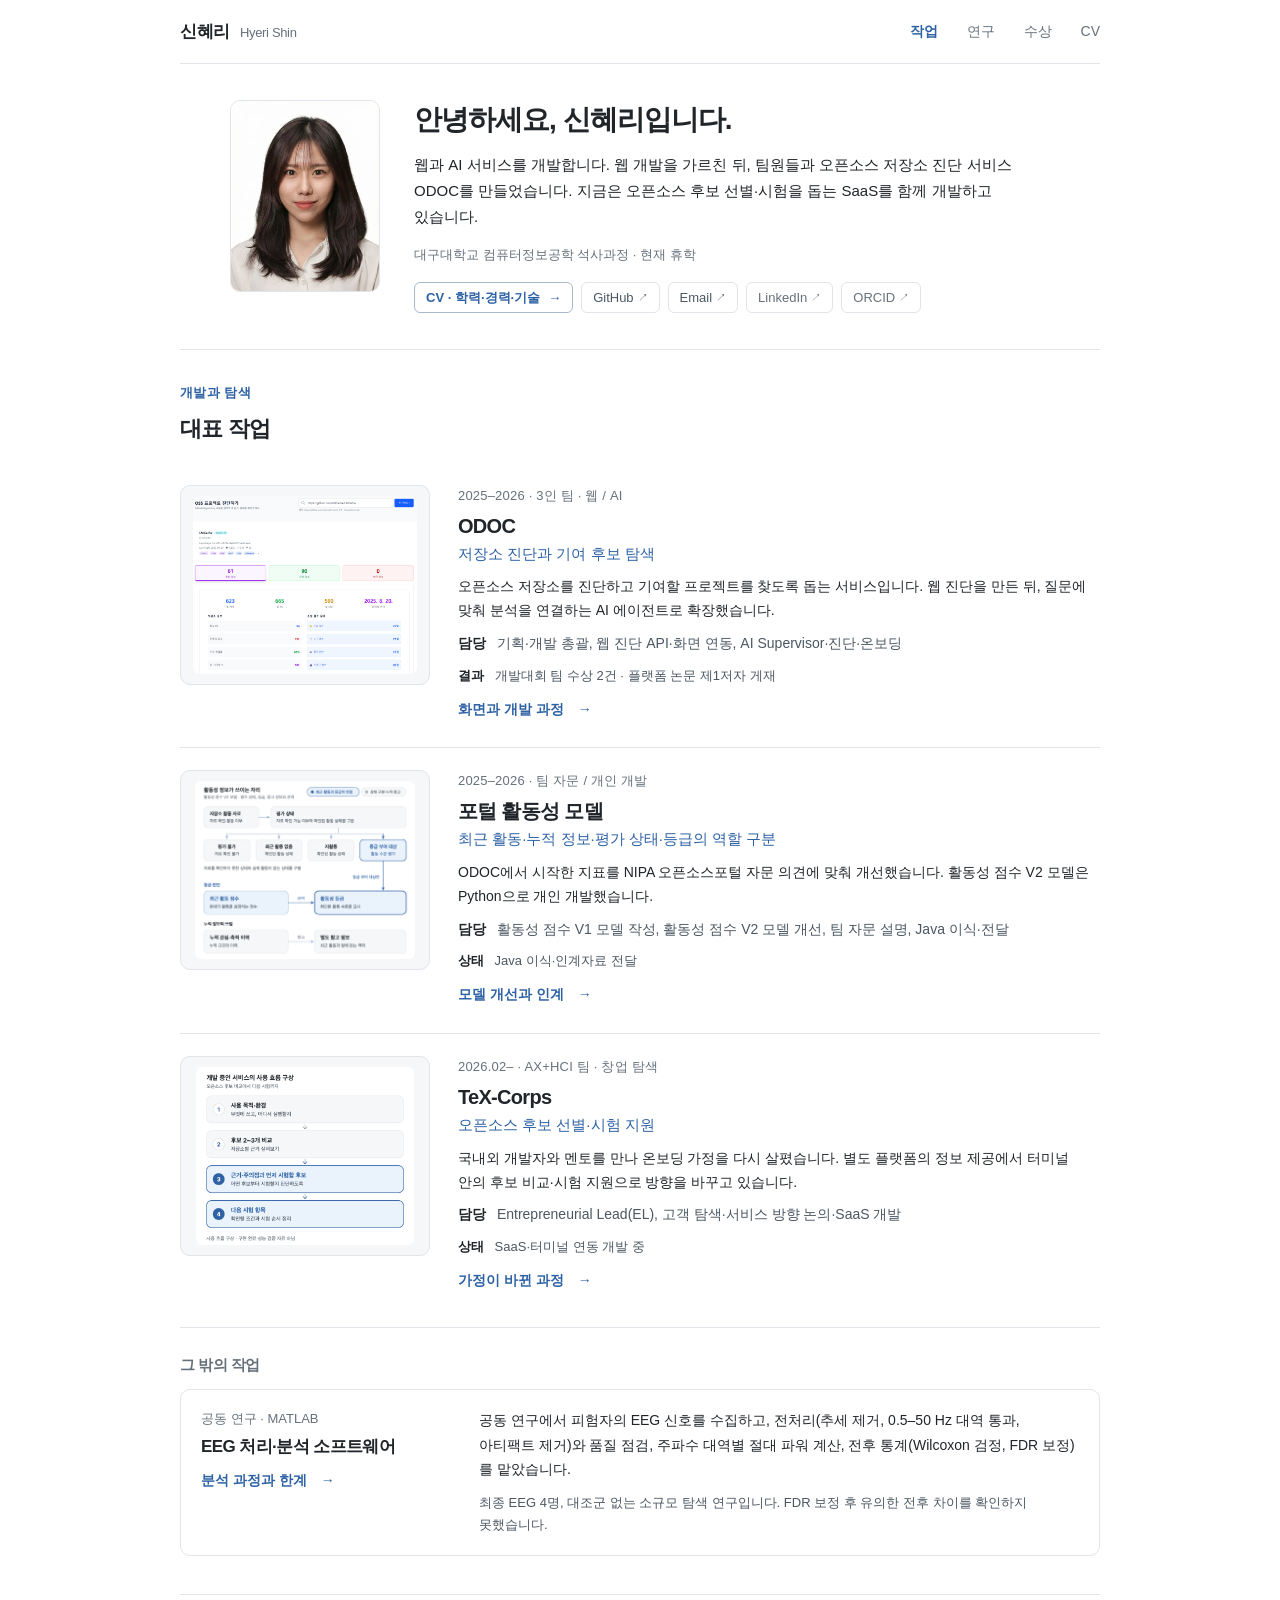
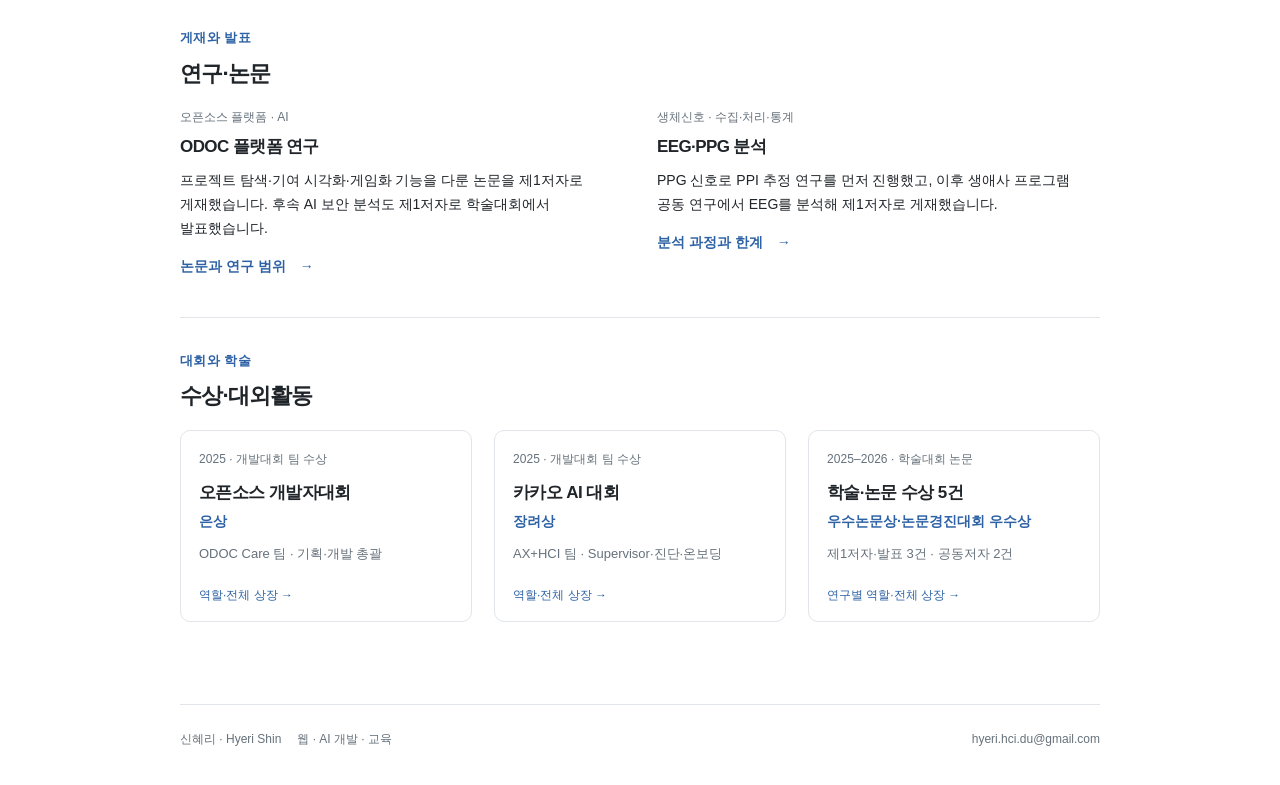
==== commit b1705549: "활동성 모델 문구와 일정 그림 정리" ====
--- a/index.html
+++ b/index.html
@@ -10,7 +10,7 @@
 </head>
 <body>
 <a class="skip-link" href="#main">본문으로 바로가기</a>
-<header class="site-header"><div class="header-inner"><a class="brand" href="index.html">신혜리<span>Hyeri Shin</span></a><nav aria-label="주요 메뉴"><a href="index.html#work" aria-current="page">작업</a><a href="research.html">연구</a><a href="awards.html">수상</a><a href="cv.html">CV</a></nav></div></header>
+<header class="site-header"><div class="header-inner"><a class="brand" href="./">신혜리<span>Hyeri Shin</span></a><nav aria-label="주요 메뉴"><a href="./#work" aria-current="page">작업</a><a href="research.html">연구</a><a href="awards.html">수상</a><a href="cv.html">CV</a></nav></div></header>
 <main id="main">
 <section class="hero page-width">
  <img class="portrait" src="assets/profile_web.webp" width="1824" height="2336" alt="신혜리 프로필 사진">
@@ -19,12 +19,12 @@
 <section class="page-width section-block" id="work" aria-labelledby="work-heading">
  <div class="section-heading"><p class="eyebrow">개발과 탐색</p><h2 id="work-heading">대표 작업</h2></div>
  <article class="work-row"><a class="work-thumb" href="projects/odoc.html"><img src="assets/odoc-web-url-and-diagnosis.png" alt="ODOC 웹 버전의 저장소 URL 진단 화면" width="1640" height="1305" loading="lazy"></a><div class="work-copy"><p class="work-meta">2025–2026 · 3인 팀 · 웹 / AI</p><h3><a href="projects/odoc.html">ODOC</a></h3><p class="work-subtitle">저장소 진단과 기여 후보 탐색</p><p>오픈소스 저장소를 진단하고 기여할 프로젝트를 찾도록 돕는 서비스입니다. 웹 진단을 만든 뒤, 질문에 맞춰 분석을 연결하는 AI 에이전트로 확장했습니다.</p><p class="role-line"><strong>담당</strong> 기획·개발 총괄, 웹 진단 API·화면 연동, AI Supervisor·진단·온보딩</p><p class="result-line"><strong>결과</strong> 개발대회 팀 수상 2건 · 플랫폼 논문 제1저자 게재</p><a class="text-link" href="projects/odoc.html">화면과 개발 과정 <span aria-hidden="true">→</span></a></div></article>
- <article class="work-row"><a class="work-thumb workflow-thumb" href="projects/activity-model.html"><img src="assets/model_information_v3.png" alt="활동성 점수 V2 모델에서 최근 활동과 누적 정보, 평가 상태와 등급을 분리한 구조" width="1800" height="1458" loading="lazy"></a><div class="work-copy"><p class="work-meta">2025–2026 · 팀 자문 / 개인 개발</p><h3><a href="projects/activity-model.html">포털 활동성 모델</a></h3><p class="work-subtitle">최근 활동·누적 정보·평가 상태·등급의 역할 구분</p><p>ODOC에서 시작한 지표를 NIPA 오픈소스포털 자문 의견에 맞춰 개선했습니다. 활동성 점수 V2 모델은 Python으로 개인 개발했습니다.</p><p class="role-line"><strong>담당</strong> 활동성 점수 V1 모델 작성, 활동성 점수 V2 모델 개선, 팀 자문 설명, Java 1.8 이식·전달, 인기도 점수 산정 로직 개발</p><p class="status-line"><strong>상태</strong> Java 이식·인계자료 전달 · 개발사 포털 적용 준비 중</p><a class="text-link" href="projects/activity-model.html">모델 개선과 인계 <span aria-hidden="true">→</span></a></div></article>
+ <article class="work-row"><a class="work-thumb workflow-thumb" href="projects/activity-model.html"><img src="assets/model_information_v3.png" alt="활동성 점수 V2 모델에서 최근 활동과 누적 정보, 평가 상태와 등급을 분리한 구조" width="1800" height="1458" loading="lazy"></a><div class="work-copy"><p class="work-meta">2025–2026 · 팀 자문 / 개인 개발</p><h3><a href="projects/activity-model.html">포털 활동성 모델</a></h3><p class="work-subtitle">최근 활동·누적 정보·평가 상태·등급의 역할 구분</p><p>ODOC에서 시작한 지표를 NIPA 오픈소스포털 자문 의견에 맞춰 개선했습니다. 활동성 점수 V2 모델은 Python으로 개인 개발했습니다.</p><p class="role-line"><strong>담당</strong> 활동성 점수 V1 모델 작성, 활동성 점수 V2 모델 개선, 팀 자문 설명, Java 이식·전달</p><p class="status-line"><strong>상태</strong> Java 이식·인계자료 전달</p><a class="text-link" href="projects/activity-model.html">모델 개선과 인계 <span aria-hidden="true">→</span></a></div></article>
  <article class="work-row"><div><a class="work-thumb workflow-thumb" href="projects/tex-corps.html"><img src="assets/tex_workflow_v3.png" alt="목적과 환경 입력부터 후보 비교, 근거와 우선 후보, 다음 시험 항목으로 이어지는 사용 흐름 구상" width="1500" height="1224" loading="lazy"></a></div><div class="work-copy"><p class="work-meta">2026.02– · AX+HCI 팀 · 창업 탐색</p><h3><a href="projects/tex-corps.html">TeX-Corps</a></h3><p class="work-subtitle">오픈소스 후보 선별·시험 지원</p><p>국내외 개발자와 멘토를 만나 온보딩 가정을 다시 살폈습니다. 별도 플랫폼의 정보 제공에서 터미널 안의 후보 비교·시험 지원으로 방향을 바꾸고 있습니다.</p><p class="role-line"><strong>담당</strong> Entrepreneurial Lead(EL), 고객 탐색·서비스 방향 논의·SaaS 개발</p><p class="status-line"><strong>상태</strong> SaaS·터미널 연동 개발 중</p><a class="text-link" href="projects/tex-corps.html">가정이 바뀐 과정 <span aria-hidden="true">→</span></a></div></article>
  <div class="other-work"><h3 class="other-work-title">그 밖의 작업</h3><article class="other-work-item"><div><p class="work-meta">공동 연구 · MATLAB</p><h4><a href="research.html#biosignals">EEG 처리·분석 소프트웨어</a></h4><a class="text-link" href="research.html#biosignals">분석 과정과 한계 <span aria-hidden="true">→</span></a></div><div><p>공동 연구에서 피험자의 EEG 신호를 수집하고, 전처리(추세 제거, 0.5–50 Hz 대역 통과, 아티팩트 제거)와 품질 점검, 주파수 대역별 절대 파워 계산, 전후 통계(Wilcoxon 검정, FDR 보정)를 맡았습니다.</p><p class="status-line">최종 EEG 4명, 대조군 없는 소규모 탐색 연구입니다. FDR 보정 후 유의한 전후 차이를 확인하지 못했습니다.</p></div></article></div>
 </section>
 <section class="page-width section-block" aria-labelledby="research-heading"><div class="section-heading"><p class="eyebrow">게재와 발표</p><h2 id="research-heading">연구·논문</h2></div><div class="two-column"><article class="summary-block"><p class="small-meta">오픈소스 플랫폼 · AI</p><h3><a href="research.html#odoc">ODOC 플랫폼 연구</a></h3><p>프로젝트 탐색·기여 시각화·게임화 기능을 다룬 논문을 제1저자로 게재했습니다. 후속 AI 보안 분석도 제1저자로 학술대회에서 발표했습니다.</p><a class="text-link" href="research.html#odoc">논문과 연구 범위 <span aria-hidden="true">→</span></a></article><article class="summary-block"><p class="small-meta">생체신호 · 수집·처리·통계</p><h3><a href="research.html#biosignals">EEG·PPG 분석</a></h3><p>PPG 신호로 PPI 추정 연구를 먼저 진행했고, 이후 생애사 프로그램 공동 연구에서 EEG를 분석해 제1저자로 게재했습니다.</p><a class="text-link" href="research.html#biosignals">분석 과정과 한계 <span aria-hidden="true">→</span></a></article></div></section>
 <section class="page-width section-block" aria-labelledby="awards-heading"><div class="section-heading"><p class="eyebrow">대회와 학술</p><h2 id="awards-heading">수상·대외활동</h2></div><div class="award-entry-grid"><a class="award-entry" href="awards.html#oss"><span class="record-date">2025 · 개발대회 팀 수상</span><h3>오픈소스 개발자대회</h3><p class="award-name">은상</p><p>ODOC Care 팀 · 기획·개발 총괄</p><span class="entry-link">역할·전체 상장 →</span></a><a class="award-entry" href="awards.html#kakao"><span class="record-date">2025 · 개발대회 팀 수상</span><h3>카카오 AI 대회</h3><p class="award-name">장려상</p><p>AX+HCI 팀 · Supervisor·진단·온보딩</p><span class="entry-link">역할·전체 상장 →</span></a><a class="award-entry" href="awards.html#academic"><span class="record-date">2025–2026 · 학술대회 논문</span><h3>학술·논문 수상 5건</h3><p class="award-name">우수논문상·논문경진대회 우수상</p><p>제1저자·발표 3건 · 공동저자 2건</p><span class="entry-link">연구별 역할·전체 상장 →</span></a></div></section></main>
-<footer class="site-footer"><div><a href="index.html">신혜리 · Hyeri Shin</a><span>웹 · AI 개발 · 교육</span></div><a href="mailto:hyeri.hci.du@gmail.com">hyeri.hci.du@gmail.com</a></footer>
+<footer class="site-footer"><div><a href="./">신혜리 · Hyeri Shin</a><span>웹 · AI 개발 · 교육</span></div><a href="mailto:hyeri.hci.du@gmail.com">hyeri.hci.du@gmail.com</a></footer>
 </body>
 </html>
